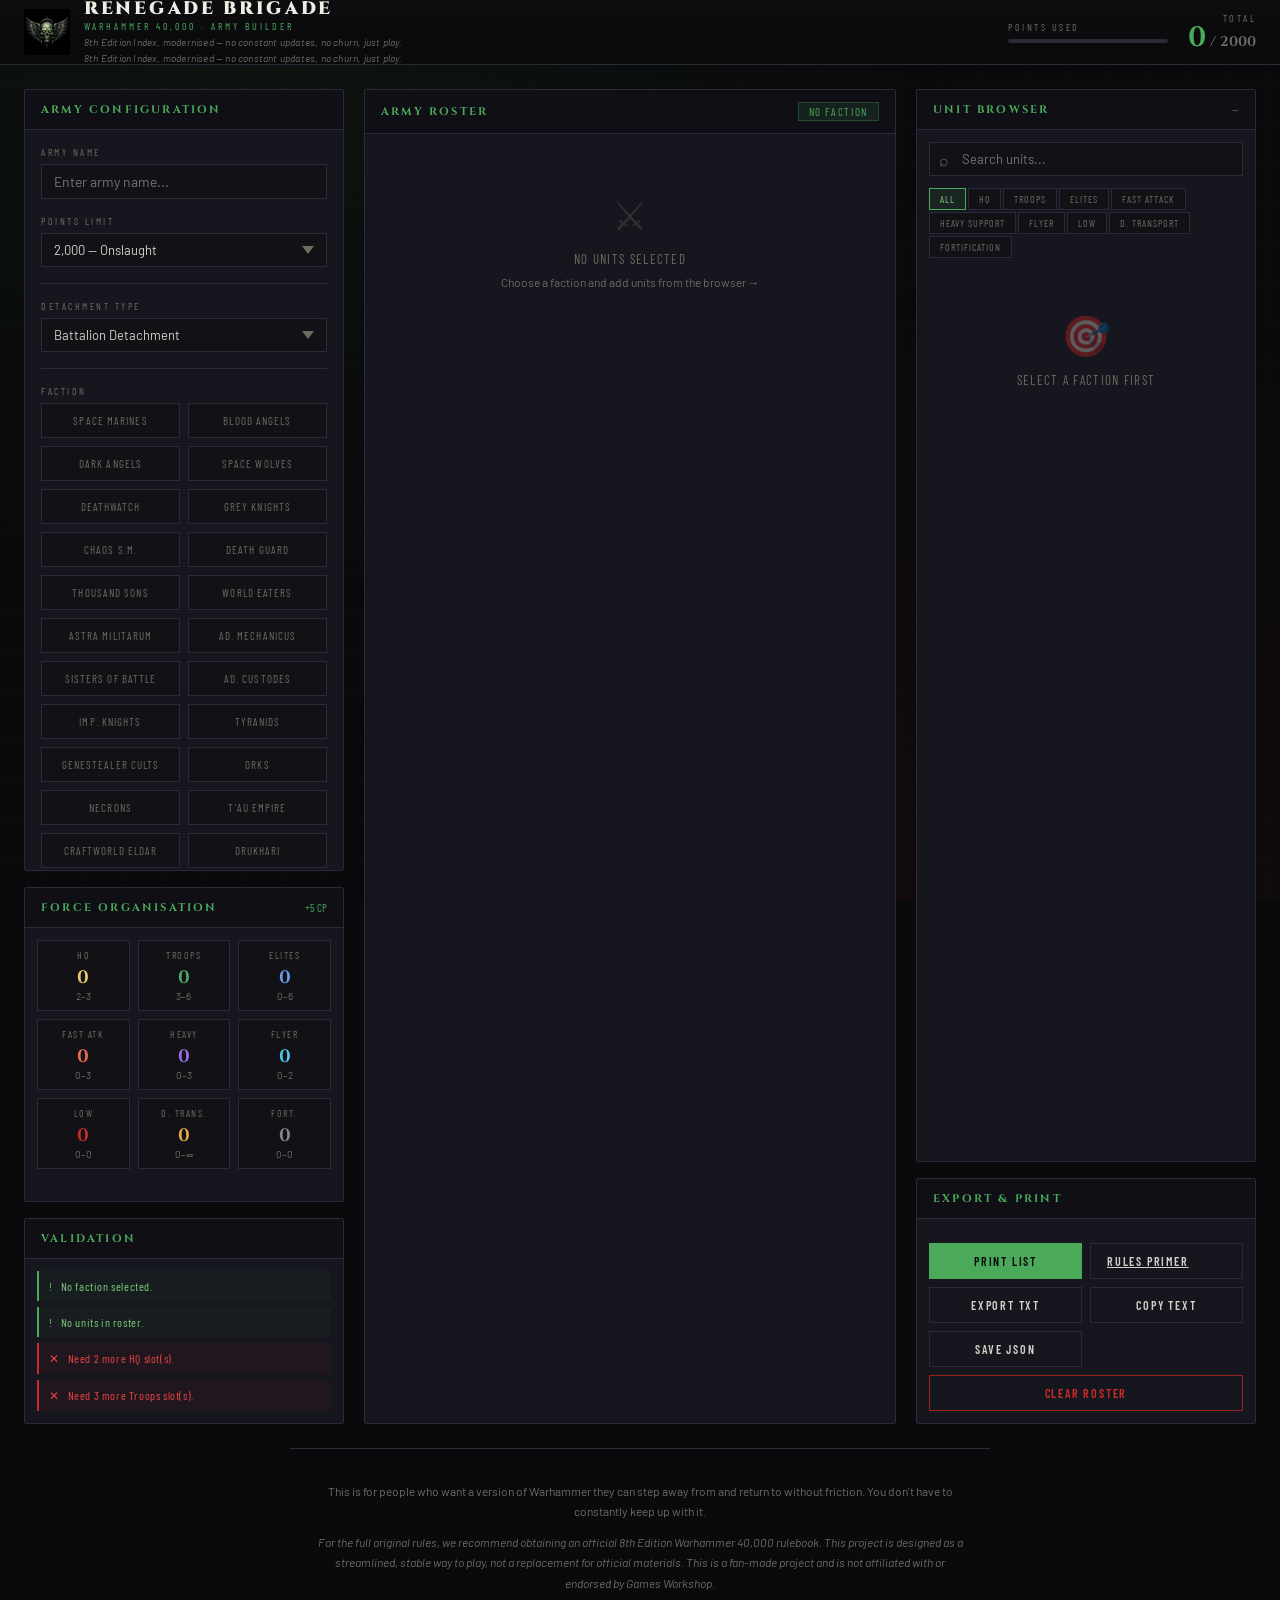
==== index.html @ d35f2682 "added new detachment options to index.html" ====
<!DOCTYPE html>
<html lang="en">
<head>
<meta charset="UTF-8">
<link rel="icon" type="image/png" href="assets/favicon.png">
<meta http-equiv="Cache-Control" content="no-cache, no-store, must-revalidate">
<meta http-equiv="Pragma" content="no-cache">
<meta http-equiv="Expires" content="0">
<meta name="viewport" content="width=device-width, initial-scale=1.0">
<title>Warhammer 40,000 — Renegade Brigade Army Builder</title>
<link rel="preconnect" href="https://fonts.googleapis.com">
<link href="https://fonts.googleapis.com/css2?family=Cinzel:wght@400;700;900&family=Barlow+Condensed:wght@300;400;600;700&family=Barlow:wght@300;400;500&display=swap" rel="stylesheet">
<link rel="stylesheet" href="css/app.css?v=3">
</head>
<body>

<header>
  <div class="header-inner">
    <div class="logo">
      <img src="assets/logo.png" alt="Renegade Brigade" style="width:46px;height:46px;object-fit:contain;border-radius:2px;">
      <div>
        <div class="logo-text">RENEGADE BRIGADE</div>
        <div class="logo-sub">Warhammer 40,000 · Army Builder</div>
        <div class="logo-tagline">8th Edition Index, modernised — no constant updates, no churn, just play.</div>
        <div class="logo-tagline">8th Edition Index, modernised — no constant updates, no churn, just play.</div>
      </div>
    </div>
    <div class="header-points">
      <div class="points-bar-wrap">
        <div class="points-label">Points Used</div>
        <div class="points-bar-track">
          <div class="points-bar-fill" id="ptsBar"></div>
        </div>
      </div>
      <div class="points-display">
        <div class="points-label">Total</div>
        <div class="points-value">
          <span id="totalPts">0</span><span class="points-limit"> / <span id="ptsLimit">2000</span></span>
        </div>
      </div>
    </div>
  </div>
</header>

<div class="app">

  <!-- LEFT COLUMN: Setup -->
  <div class="col-left" style="display:flex;flex-direction:column;gap:16px;">

    <!-- Army Config -->
    <div class="panel">
      <div class="panel-header">
        <span class="panel-title">Army Configuration</span>
      </div>
      <div class="panel-body">
        <div class="army-name-wrap">
          <label class="field-label">Army Name</label>
          <input class="field-input" id="armyName" type="text" placeholder="Enter army name...">
        </div>
        <label class="field-label">Points Limit</label>
        <select class="field-select" id="ptsLimitSelect" onchange="updatePtsLimit()">
          <option value="500">500 — Combat Patrol</option>
          <option value="1000">1,000 — Incursion</option>
          <option value="1500">1,500 — Strike Force</option>
          <option value="2000" selected>2,000 — Onslaught</option>
          <option value="2500">2,500 — Assault</option>
          <option value="3000">3,000 — Siege</option>
        </select>
        <div class="divider"></div>
        <label class="field-label">Detachment Type</label>
        <select class="field-select" id="detachmentType">
          <option value="battalion">Battalion Detachment</option>
          <option value="brigade">Brigade Detachment</option>
          <option value="patrol">Patrol Detachment</option>
          <option value="outrider">Outrider Detachment</option>
          <option value="spearhead">Spearhead Detachment</option>
          <option value="vanguard">Vanguard Detachment</option>
          <option value="supreme">Supreme Command Detachment</option>
          <option value="superheavy">Super Heavy Detachment</option>
          <option value="airwing">Air Wing Detachment</option>
          <option value="superheavyauxiliary">Super Heavy Auxiliary Detachment</option>
          <option value="fortificationnetwork">Fortification Network Detachment</option>
          <option value="auxiliary">Auxiliary Support Detachment</option>
        </select>
        <div class="divider"></div>
        <label class="field-label">Faction</label>
        <div class="faction-grid" id="factionGrid"></div>
      </div>
    </div>

    <!-- Force Org -->
    <div class="panel">
      <div class="panel-header">
        <span class="panel-title">Force Organisation</span>
        <span id="cpDisplay" style="font-family:'Barlow Condensed',sans-serif;font-size:11px;color:var(--gold);">+5 CP</span>
      </div>
      <div class="panel-body" style="padding:12px;">
        <div class="force-org" id="forceOrg"></div>
      </div>
    </div>

    <!-- Validation -->
    <div class="panel">
      <div class="panel-header">
        <span class="panel-title">Validation</span>
      </div>
      <div class="panel-body" style="padding:12px;">
        <div class="validation-list" id="validationList"></div>
      </div>
    </div>

  </div>

  <!-- MIDDLE COLUMN: Roster -->
  <div class="col-roster">
    <div class="panel" style="height:100%;">
      <div class="panel-header">
        <span class="panel-title">Army Roster</span>
        <span id="factionBadge" class="faction-badge">No Faction</span>
      </div>
      <div class="panel-body" id="rosterBody">
        <div class="empty-state">
          <div class="empty-state-icon">⚔</div>
          <div class="empty-state-text">No Units Selected</div>
          <div style="margin-top:8px;font-size:12px;color:var(--muted);">Choose a faction and add units from the browser →</div>
        </div>
      </div>
    </div>
  </div>

  <!-- RIGHT COLUMN: Unit Browser + Export -->
  <div class="col-browser" style="display:flex;flex-direction:column;gap:16px;">

    <div class="panel" style="flex:1;">
      <div class="panel-header">
        <span class="panel-title">Unit Browser</span>
        <span id="unitCount" style="font-family:'Barlow Condensed',sans-serif;font-size:11px;color:var(--muted);">—</span>
      </div>
      <div class="panel-body" style="padding:12px;">
        <div class="search-wrap">
          <input class="search-input" id="unitSearch" type="text" placeholder="Search units..." oninput="renderUnitBrowser()">
        </div>
        <div class="role-tabs" id="roleTabs"></div>
        <div class="unit-list" id="unitList"></div>
      </div>
    </div>

    <div class="panel">
      <div class="panel-header">
        <span class="panel-title">Export &amp; Print</span>
      </div>
      <div class="panel-body" style="padding:12px;">
        <div class="export-btns">
          <button class="btn btn-primary" onclick="printList()">Print List</button>
          <a class="btn btn-outline" href="rules.html" target="_blank">Rules Primer</a>
          <button class="btn btn-outline" onclick="exportTxt()">Export TXT</button>
          <button class="btn btn-outline" onclick="copyToClipboard()">Copy Text</button>
          <button class="btn btn-outline" onclick="saveList()">Save JSON</button>
          <button class="btn btn-danger" onclick="clearRoster()">Clear Roster</button>
        </div>
      </div>
    </div>

  </div>
</div>

<!-- FACTION CHANGE MODAL -->
<div id="factionModal" style="display:none;position:fixed;inset:0;z-index:1000;background:rgba(0,0,0,0.75);align-items:center;justify-content:center;">
  <div style="background:var(--panel);border:1px solid var(--border);padding:32px;max-width:420px;width:90%;">
    <div style="font-family:'Cinzel',serif;font-size:14px;letter-spacing:0.15em;color:var(--gold);margin-bottom:12px;text-transform:uppercase;">Change Faction</div>
    <div style="font-family:'Barlow',sans-serif;font-size:14px;color:var(--text);margin-bottom:8px;">You already have units in your roster.</div>
    <div style="font-family:'Barlow',sans-serif;font-size:13px;color:var(--muted);margin-bottom:28px;line-height:1.6;">Switching faction will clear your current roster. This cannot be undone.</div>
    <div style="display:flex;gap:10px;justify-content:flex-end;">
      <button onclick="cancelFactionChange()" style="padding:9px 20px;background:transparent;border:1px solid var(--border);color:var(--text);font-family:'Barlow Condensed',sans-serif;font-size:12px;letter-spacing:0.15em;text-transform:uppercase;cursor:pointer;">← Back</button>
      <button onclick="confirmFactionChange()" style="padding:9px 20px;background:var(--red);border:1px solid var(--red-bright);color:#ff9999;font-family:'Barlow Condensed',sans-serif;font-size:12px;letter-spacing:0.15em;text-transform:uppercase;cursor:pointer;">Clear &amp; Switch</button>
    </div>
  </div>
</div>

<!-- CORE DATA -->
<script src="data/factions.js?v=3"></script>
<script src="data/weapons.js?v=3"></script>
<script src="data/army_rules.js?v=3"></script>
<script src="data/detachments.js?v=3"></script>

<!-- FACTION UNIT DATA -->
<script src="data/factions/sm_shared.js?v=3"></script>
<script src="data/factions/space_marines.js?v=3"></script>
<script src="data/factions/blood_angels.js?v=3"></script>
<script src="data/factions/dark_angels.js?v=3"></script>
<script src="data/factions/space_wolves.js?v=3"></script>
<script src="data/factions/grey_knights.js?v=3"></script>
<script src="data/factions/deathwatch.js?v=3"></script>
<script src="data/factions/astra_militarum.js?v=3"></script>
<script src="data/factions/adeptus_mechanicus.js?v=3"></script>
<script src="data/factions/sisters_of_battle.js?v=3"></script>
<script src="data/factions/adeptus_custodes.js?v=3"></script>
<script src="data/factions/imperial_knights.js?v=3"></script>
<script src="data/factions/chaos_space_marines.js?v=3"></script>
<script src="data/factions/thousand_sons.js?v=3"></script>
<script src="data/factions/death_guard.js?v=3"></script>
<script src="data/factions/world_eaters.js?v=3"></script>
<script src="data/factions/emperors_children.js?v=3"></script>
<script src="data/factions/chaos_daemons.js?v=3"></script>
<script src="data/factions/eldar.js?v=3"></script>
<script src="data/factions/harlequins.js?v=3"></script>
<script src="data/factions/dark_eldar.js?v=3"></script>
<script src="data/factions/tau.js?v=3"></script>
<script src="data/factions/kroot_hunting_pack.js?v=3"></script>
<script src="data/factions/tyranids.js?v=3"></script>
<script src="data/factions/necrons.js?v=3"></script>
<script src="data/factions/orks.js?v=3"></script>
<script src="data/factions/genestealer_cults.js?v=3"></script>
<script src="data/factions/leagues_of_votann.js?v=3"></script>
<script src="data/factions/black_templars.js?v=3"></script>

<!-- FACTION MAP (builds UNITS from above) -->
<script src="data/faction_map.js?v=3"></script>

<!-- APP LOGIC -->
<script src="js/app.js?v=3"></script>

<footer class="app-footer">
  <p>This is for people who want a version of Warhammer they can step away from and return to without friction. You don't have to constantly keep up with it.</p>
  <p><em>For the full original rules, we recommend obtaining an official 8th Edition Warhammer 40,000 rulebook. This project is designed as a streamlined, stable way to play, not a replacement for official materials. This is a fan-made project and is not affiliated with or endorsed by Games Workshop.</em></p>
</footer>
</body>
</html>
---- css/app.css ----
:root {
    --black: #0a0a0c;
    --dark: #111116;
    --panel: #16161e;
    --border: #2a2a38;
    --gold: #4aaa5a;
    --gold-light: #7acc7a;
    --red: #9b2020;
    --red-bright: #cc2a2a;
    --text: #d4cfc8;
    --muted: #706a60;
    --white: #f0ece4;
    --faction-color: #4aaa5a;
  }

  * { margin: 0; padding: 0; box-sizing: border-box; }

  body {
    background: var(--black);
    color: var(--text);
    font-family: 'Barlow', sans-serif;
    font-size: 14px;
    min-height: 100vh;
    overflow-x: hidden;
  }

  /* BACKGROUND TEXTURE */
  body::before {
    content: '';
    position: fixed;
    inset: 0;
    background: 
      radial-gradient(ellipse at 20% 0%, rgba(74,170,90,0.06) 0%, transparent 50%),
      radial-gradient(ellipse at 80% 100%, rgba(155,32,32,0.06) 0%, transparent 50%),
      repeating-linear-gradient(0deg, transparent, transparent 40px, rgba(255,255,255,0.01) 40px, rgba(255,255,255,0.01) 41px),
      repeating-linear-gradient(90deg, transparent, transparent 40px, rgba(255,255,255,0.01) 40px, rgba(255,255,255,0.01) 41px);
    pointer-events: none;
    z-index: 0;
  }

  /* HEADER */
  header {
    position: relative;
    z-index: 10;
    border-bottom: 1px solid var(--border);
    background: linear-gradient(180deg, #0d0d10 0%, var(--black) 100%);
    padding: 0 24px;
  }

  .header-inner {
    max-width: 1400px;
    margin: 0 auto;
    display: flex;
    align-items: center;
    justify-content: space-between;
    height: 64px;
  }

  .logo {
    display: flex;
    align-items: center;
    gap: 14px;
  }

  .logo-mark {
    width: 38px;
    height: 38px;
    border: 2px solid var(--gold);
    transform: rotate(45deg);
    display: flex;
    align-items: center;
    justify-content: center;
    flex-shrink: 0;
  }

  .logo-mark::before {
    content: '✦';
    color: var(--gold);
    font-size: 16px;
    transform: rotate(-45deg);
    display: block;
  }

  .logo-text {
    font-family: 'Cinzel', serif;
    font-weight: 900;
    font-size: 18px;
    letter-spacing: 0.15em;
    color: var(--white);
    line-height: 1;
  }


  .logo-tagline {
    font-family: 'Barlow Condensed', sans-serif;
    font-size: 10px;
    color: var(--muted);
    letter-spacing: 0.08em;
    margin-top: 2px;
  }

  .logo-sub {
    font-family: 'Barlow Condensed', sans-serif;
    font-size: 10px;
    letter-spacing: 0.3em;
    color: var(--gold);
    text-transform: uppercase;
    margin-top: 2px;
  }

  .logo-tagline {
    font-family: 'Barlow', sans-serif;
    font-size: 10px;
    color: var(--muted);
    letter-spacing: 0.02em;
    margin-top: 4px;
    font-style: italic;
  }

  .app-footer {
    text-align: center;
    padding: 32px 24px 40px;
    border-top: 1px solid var(--border);
    max-width: 700px;
    margin: 0 auto;
  }

  .app-footer p {
    font-family: 'Barlow', sans-serif;
    font-size: 12px;
    color: var(--muted);
    line-height: 1.7;
    margin-bottom: 10px;
  }

  .app-footer p:last-child { margin-bottom: 0; }

  .header-points {
    display: flex;
    align-items: center;
    gap: 20px;
  }

  .points-display {
    text-align: right;
  }

  .points-label {
    font-family: 'Barlow Condensed', sans-serif;
    font-size: 10px;
    letter-spacing: 0.25em;
    color: var(--muted);
    text-transform: uppercase;
  }

  .points-value {
    font-family: 'Cinzel', serif;
    font-size: 28px;
    font-weight: 700;
    color: var(--gold);
    line-height: 1;
  }

  .points-limit {
    font-size: 14px;
    color: var(--muted);
  }

  .points-bar-wrap {
    width: 160px;
  }

  .points-bar-track {
    height: 4px;
    background: var(--border);
    border-radius: 2px;
    overflow: hidden;
    margin-top: 6px;
  }

  .points-bar-fill {
    height: 100%;
    background: linear-gradient(90deg, var(--gold), var(--gold-light));
    border-radius: 2px;
    transition: width 0.4s ease;
    width: 0%;
  }

  .points-bar-fill.over {
    background: var(--red-bright);
  }

  /* MAIN LAYOUT */
  .app {
    position: relative;
    z-index: 1;
    max-width: 1400px;
    margin: 0 auto;
    padding: 24px;
    display: grid;
    grid-template-columns: 320px 1fr 340px;
    gap: 20px;
    min-height: calc(100vh - 64px);
  }

  /* PANELS */
  .panel {
    background: var(--panel);
    border: 1px solid var(--border);
    border-radius: 2px;
    overflow: hidden;
  }

  .panel-header {
    padding: 12px 16px;
    border-bottom: 1px solid var(--border);
    display: flex;
    align-items: center;
    justify-content: space-between;
    background: rgba(0,0,0,0.3);
  }

  .panel-title {
    font-family: 'Cinzel', serif;
    font-size: 11px;
    letter-spacing: 0.2em;
    color: var(--gold);
    text-transform: uppercase;
    font-weight: 700;
  }

  .panel-body {
    padding: 16px;
    overflow-y: auto;
    max-height: calc(100vh - 160px);
  }

  /* FACTION SELECT */
  .faction-grid {
    display: grid;
    grid-template-columns: 1fr 1fr;
    gap: 8px;
  }

  .faction-btn {
    padding: 10px 8px;
    background: var(--dark);
    border: 1px solid var(--border);
    color: var(--muted);
    font-family: 'Barlow Condensed', sans-serif;
    font-size: 11px;
    letter-spacing: 0.1em;
    text-transform: uppercase;
    cursor: pointer;
    transition: all 0.15s;
    text-align: center;
    position: relative;
    overflow: hidden;
  }

  .faction-btn::before {
    content: '';
    position: absolute;
    bottom: 0; left: 0; right: 0;
    height: 2px;
    background: var(--faction-color);
    transform: scaleX(0);
    transition: transform 0.15s;
  }

  .faction-btn:hover {
    border-color: var(--faction-color);
    color: var(--text);
    background: rgba(74,170,90,0.05);
  }

  .faction-btn:hover::before,
  .faction-btn.active::before { transform: scaleX(1); }

  .faction-btn.active {
    border-color: var(--faction-color);
    color: var(--gold-light);
    background: rgba(74,170,90,0.1);
  }

  /* ARMY NAME */
  .army-name-wrap {
    margin-bottom: 16px;
  }

  .field-label {
    font-family: 'Barlow Condensed', sans-serif;
    font-size: 10px;
    letter-spacing: 0.25em;
    color: var(--muted);
    text-transform: uppercase;
    margin-bottom: 6px;
    display: block;
  }

  .field-input {
    width: 100%;
    background: var(--dark);
    border: 1px solid var(--border);
    color: var(--white);
    padding: 8px 12px;
    font-family: 'Barlow', sans-serif;
    font-size: 14px;
    outline: none;
    transition: border-color 0.15s;
  }

  .field-input:focus { border-color: var(--gold); }

  .field-select {
    width: 100%;
    background: var(--dark);
    border: 1px solid var(--border);
    color: var(--text);
    padding: 8px 12px;
    font-family: 'Barlow', sans-serif;
    font-size: 13px;
    outline: none;
    cursor: pointer;
    appearance: none;
    -webkit-appearance: none;
    background-image: url("data:image/svg+xml,%3Csvg xmlns='http://www.w3.org/2000/svg' width='12' height='8' viewBox='0 0 12 8'%3E%3Cpath fill='%23706a60' d='M6 8L0 0h12z'/%3E%3C/svg%3E");
    background-repeat: no-repeat;
    background-position: right 12px center;
    padding-right: 32px;
  }

  .field-select:focus { border-color: var(--gold); }

  .divider {
    height: 1px;
    background: var(--border);
    margin: 16px 0;
  }

  /* UNIT BROWSER */
  .search-wrap {
    margin-bottom: 12px;
    position: relative;
  }

  .search-wrap::before {
    content: '⌕';
    position: absolute;
    left: 10px;
    top: 50%;
    transform: translateY(-50%);
    color: var(--muted);
    font-size: 16px;
    pointer-events: none;
  }

  .search-input {
    width: 100%;
    background: var(--dark);
    border: 1px solid var(--border);
    color: var(--text);
    padding: 8px 12px 8px 32px;
    font-family: 'Barlow', sans-serif;
    font-size: 13px;
    outline: none;
  }

  .search-input:focus { border-color: var(--gold); }

  .role-tabs {
    display: flex;
    gap: 2px;
    margin-bottom: 12px;
    flex-wrap: wrap;
  }

  .role-tab {
    padding: 4px 10px;
    background: var(--dark);
    border: 1px solid var(--border);
    color: var(--muted);
    font-family: 'Barlow Condensed', sans-serif;
    font-size: 10px;
    letter-spacing: 0.1em;
    text-transform: uppercase;
    cursor: pointer;
    transition: all 0.15s;
  }

  .role-tab:hover, .role-tab.active {
    background: rgba(74,170,90,0.1);
    border-color: var(--gold);
    color: var(--gold-light);
  }

  .unit-list { display: flex; flex-direction: column; gap: 4px; }

  .unit-role-header {
    font-family: 'Cinzel', serif;
    font-size: 10px;
    letter-spacing: 0.15em;
    text-transform: uppercase;
    color: var(--gold);
    padding: 8px 10px 4px;
    margin-top: 4px;
    border-top: 1px solid var(--border);
  }

  .unit-role-header:first-child {
    border-top: none;
    margin-top: 0;
  }

  .unit-row {
    display: flex;
    align-items: center;
    justify-content: space-between;
    padding: 8px 10px;
    background: var(--dark);
    border: 1px solid transparent;
    cursor: pointer;
    transition: all 0.15s;
    gap: 8px;
  }

  .unit-row:hover {
    border-color: var(--border);
    background: rgba(74,170,90,0.04);
  }

  .unit-row-name {
    font-family: 'Barlow Condensed', sans-serif;
    font-size: 13px;
    font-weight: 600;
    color: var(--text);
    flex: 1;
  }

  .unit-row-role {
    font-size: 10px;
    color: var(--muted);
    letter-spacing: 0.1em;
    text-transform: uppercase;
    min-width: 60px;
    text-align: center;
  }

  .unit-row-pts {
    font-family: 'Barlow Condensed', sans-serif;
    font-size: 13px;
    font-weight: 600;
    color: var(--gold);
    min-width: 40px;
    text-align: right;
  }

  .add-btn {
    width: 22px;
    height: 22px;
    background: transparent;
    border: 1px solid var(--border);
    color: var(--muted);
    font-size: 16px;
    cursor: pointer;
    display: flex;
    align-items: center;
    justify-content: center;
    transition: all 0.15s;
    flex-shrink: 0;
    line-height: 1;
    padding-bottom: 1px;
  }

  .add-btn:hover {
    background: var(--gold);
    border-color: var(--gold);
    color: var(--black);
  }

  /* FORCE ORG SLOTS */
  .force-org {
    display: grid;
    grid-template-columns: repeat(3, 1fr);
    gap: 8px;
    margin-bottom: 20px;
  }

  .org-slot {
    padding: 8px;
    background: var(--dark);
    border: 1px solid var(--border);
    text-align: center;
  }

  .org-slot-name {
    font-family: 'Barlow Condensed', sans-serif;
    font-size: 10px;
    letter-spacing: 0.15em;
    color: var(--muted);
    text-transform: uppercase;
    margin-bottom: 4px;
  }

  .org-slot-count {
    font-family: 'Cinzel', serif;
    font-size: 18px;
    font-weight: 700;
  }

  .org-slot-limit {
    font-size: 10px;
    color: var(--muted);
  }

  .org-slot.hq .org-slot-count { color: #e8c86e; }
  .org-slot.troops .org-slot-count { color: #4ea86e; }
  .org-slot.elites .org-slot-count { color: #6e9ce8; }
  .org-slot.fast .org-slot-count { color: #e86e4e; }
  .org-slot.heavy .org-slot-count { color: #9e6ee8; }
  .org-slot.flyer .org-slot-count { color: #4ec8e8; }
  .org-slot.lord .org-slot-count { color: var(--red-bright); }
  .org-slot.dedicated .org-slot-count { color: #e8a84e; }
  .org-slot.fortification .org-slot-count { color: #888; }

  /* ROSTER */
  .roster-section { margin-bottom: 20px; }

  .roster-section-title {
    font-family: 'Barlow Condensed', sans-serif;
    font-size: 10px;
    letter-spacing: 0.25em;
    color: var(--muted);
    text-transform: uppercase;
    padding-bottom: 6px;
    border-bottom: 1px solid var(--border);
    margin-bottom: 8px;
    display: flex;
    align-items: center;
    justify-content: space-between;
  }

  .roster-section-pts {
    color: var(--gold);
    font-weight: 600;
  }

  .roster-unit {
    padding: 10px 12px;
    background: var(--dark);
    border: 1px solid var(--border);
    margin-bottom: 6px;
    position: relative;
  }

  .roster-unit:hover { background: rgba(255,255,255,0.01); }

  .roster-unit-top {
    display: flex;
    align-items: center;
    justify-content: space-between;
    margin-bottom: 6px;
  }

  .roster-unit-name {
    font-family: 'Barlow Condensed', sans-serif;
    font-size: 14px;
    font-weight: 700;
    color: var(--white);
  }

  .roster-unit-pts {
    font-family: 'Cinzel', serif;
    font-size: 13px;
    color: var(--gold);
    font-weight: 700;
  }

  .roster-unit-controls {
    display: flex;
    align-items: center;
    gap: 8px;
  }

  .qty-control {
    display: flex;
    align-items: center;
    gap: 4px;
  }

  .qty-btn {
    width: 20px;
    height: 20px;
    background: var(--panel);
    border: 1px solid var(--border);
    color: var(--text);
    cursor: pointer;
    font-size: 14px;
    display: flex;
    align-items: center;
    justify-content: center;
    transition: all 0.15s;
    line-height: 1;
  }

  .qty-btn:hover {
    background: var(--gold);
    border-color: var(--gold);
    color: var(--black);
  }

  .qty-value {
    font-family: 'Barlow Condensed', sans-serif;
    font-size: 13px;
    font-weight: 700;
    color: var(--text);
    min-width: 20px;
    text-align: center;
  }

  .remove-btn {
    width: 20px;
    height: 20px;
    background: transparent;
    border: 1px solid transparent;
    color: var(--muted);
    cursor: pointer;
    font-size: 14px;
    display: flex;
    align-items: center;
    justify-content: center;
    opacity: 1;
    transition: all 0.15s;
  }

  .remove-btn:hover {
    color: var(--red-bright);
    border-color: var(--red-bright);
  }

  
  /* WEAPON PROFILES */
  .weapon-profile-inline {
    display: flex;
    align-items: center;
    gap: 6px;
    padding: 3px 0;
    border-bottom: 1px solid var(--border);
    font-family: 'Barlow Condensed', sans-serif;
    font-size: 11px;
    flex-wrap: wrap;
  }

  .weapon-profile-inline:last-child { border-bottom: none; }

  .weapon-profile-inline .wp-name {
    font-weight: 600;
    color: var(--text);
    min-width: 120px;
    flex: 1;
  }

  .weapon-profile-inline .wp-stat {
    color: var(--muted);
    background: rgba(255,255,255,0.04);
    padding: 1px 5px;
    font-size: 10px;
    letter-spacing: 0.05em;
  }

  .weapon-profile-inline .wp-special-inline {
    color: var(--gold);
    font-size: 10px;
    cursor: help;
  }

  .weapon-no-profile {
    font-family: 'Barlow Condensed', sans-serif;
    font-size: 12px;
    color: var(--muted);
  }

  /* WARGEAR */
  .wargear-list {
    display: flex;
    flex-wrap: wrap;
    gap: 4px;
  }

  .wargear-tag {
    padding: 2px 8px;
    background: rgba(74,170,90,0.08);
    border: 1px solid rgba(74,170,90,0.2);
    font-family: 'Barlow Condensed', sans-serif;
    font-size: 11px;
    color: var(--muted);
    cursor: pointer;
    transition: all 0.15s;
    user-select: none;
  }

  .wargear-tag.active {
    background: rgba(74,170,90,0.2);
    border-color: var(--gold);
    color: var(--gold-light);
  }

  .wargear-tag:hover {
    border-color: var(--gold);
    color: var(--text);
  }

  /* DETACHMENT */
  .detachment-select-wrap {
    margin-bottom: 16px;
  }

  /* EXPORT PANEL */
  .export-btns {
    display: grid;
    grid-template-columns: 1fr 1fr;
    gap: 8px;
    margin-top: 12px;
  }

  .btn {
    padding: 10px 16px;
    font-family: 'Barlow Condensed', sans-serif;
    font-size: 12px;
    letter-spacing: 0.15em;
    text-transform: uppercase;
    cursor: pointer;
    transition: all 0.15s;
    border: none;
    font-weight: 600;
  }

  .btn-primary {
    background: var(--gold);
    color: var(--black);
  }

  .btn-primary:hover { background: var(--gold-light); }

  .btn-outline {
    background: transparent;
    border: 1px solid var(--border);
    color: var(--text);
  }

  .btn-outline:hover {
    border-color: var(--gold);
    color: var(--gold-light);
  }

  .btn-danger {
    background: transparent;
    border: 1px solid var(--red);
    color: var(--red-bright);
    grid-column: 1 / -1;
  }

  .btn-danger:hover {
    background: rgba(155,32,32,0.15);
  }

  /* VALIDATION */
  .validation-list { display: flex; flex-direction: column; gap: 6px; }

  .validation-item {
    padding: 8px 10px;
    font-family: 'Barlow Condensed', sans-serif;
    font-size: 12px;
    letter-spacing: 0.05em;
    display: flex;
    align-items: flex-start;
    gap: 8px;
    border-left: 2px solid;
  }

  .validation-item.warn {
    background: rgba(74,170,90,0.05);
    border-color: var(--gold);
    color: var(--gold-light);
  }

  .validation-item.error {
    background: rgba(155,32,32,0.08);
    border-color: var(--red-bright);
    color: #e84444;
  }

  .validation-item.ok {
    background: rgba(78,168,110,0.08);
    border-color: #4ea86e;
    color: #4ea86e;
  }

  /* LOADOUT OPTIONS */
  .loadout-options {
    margin-bottom: 8px;
    display: flex;
    flex-direction: column;
    gap: 6px;
  }

  .loadout-group {
    display: flex;
    align-items: flex-start;
    gap: 8px;
    flex-wrap: wrap;
  }

  .loadout-label {
    font-family: 'Barlow Condensed', sans-serif;
    font-size: 10px;
    letter-spacing: 0.15em;
    color: var(--muted);
    text-transform: uppercase;
    padding-top: 4px;
    min-width: 60px;
    flex-shrink: 0;
  }

  .loadout-choices {
    display: flex;
    flex-wrap: wrap;
    gap: 4px;
  }

  .loadout-btn {
    padding: 3px 8px;
    background: var(--dark);
    border: 1px solid var(--border);
    color: var(--muted);
    font-family: 'Barlow Condensed', sans-serif;
    font-size: 11px;
    cursor: pointer;
    transition: all 0.12s;
    display: flex;
    align-items: center;
    gap: 4px;
  }

  .loadout-btn:hover {
    border-color: var(--gold);
    color: var(--text);
  }

  .loadout-btn.selected {
    background: rgba(74,170,90,0.15);
    border-color: var(--gold);
    color: var(--gold-light);
  }

  .loadout-pts {
    font-size: 10px;
    color: var(--muted);
    font-style: italic;
  }

  .loadout-btn.selected .loadout-pts {
    color: var(--gold);
  }

  .loadout-note {
    display: block;
    font-size: 9px;
    color: var(--muted);
    font-style: italic;
    margin-top: 1px;
    opacity: 0.8;
  }

  .loadout-btn.selected .loadout-note {
    color: var(--gold);
    opacity: 0.7;
  }

  .unit-notes {
    font-size: 11px;
    color: var(--muted);
    font-style: italic;
    margin-bottom: 6px;
    padding: 4px 6px;
    border-left: 2px solid var(--border);
  }

  /* ABILITIES */
  .abilities-list {
    margin-top: 6px;
    display: flex;
    flex-direction: column;
    gap: 3px;
  }

  .ability-item {
    font-size: 11px;
    color: var(--muted);
    font-family: 'Barlow', sans-serif;
    padding: 2px 0 2px 10px;
    border-left: 2px solid rgba(74,170,90,0.3);
    line-height: 1.4;
  }

  .ability-name {
    color: var(--gold-light);
    font-weight: 600;
  }

  .abilities-toggle {
    font-family: 'Barlow Condensed', sans-serif;
    font-size: 10px;
    letter-spacing: 0.1em;
    color: var(--muted);
    text-transform: uppercase;
    cursor: pointer;
    background: none;
    border: none;
    padding: 4px 0;
    display: flex;
    align-items: center;
    gap: 4px;
    transition: color 0.15s;
  }

  .abilities-toggle:hover { color: var(--gold); }

  .model-control {
    display: flex;
    align-items: center;
    gap: 6px;
    margin-top: 4px;
  }

  .model-label {
    font-family: 'Barlow Condensed', sans-serif;
    font-size: 10px;
    letter-spacing: 0.15em;
    color: var(--muted);
    text-transform: uppercase;
  }

  .model-range {
    font-family: 'Barlow Condensed', sans-serif;
    font-size: 10px;
    color: var(--muted);
    margin-left: 2px;
  }

  /* PRINT VIEW */
  @media print {
    header, .col-left, .col-browser { display: none !important; }
    .app { grid-template-columns: 1fr; }
    .col-roster { max-height: none; }
    .panel-body { max-height: none; overflow: visible; }
    body { background: white; color: black; }
    .panel { border: 1px solid #ccc; }
  }

  /* EMPTY STATE */
  .empty-state {
    text-align: center;
    padding: 40px 20px;
    color: var(--muted);
  }

  .empty-state-icon {
    font-size: 40px;
    margin-bottom: 12px;
    opacity: 0.3;
  }

  .empty-state-text {
    font-family: 'Barlow Condensed', sans-serif;
    font-size: 13px;
    letter-spacing: 0.1em;
    text-transform: uppercase;
  }

  /* FACTION BADGE */
  .faction-badge {
    display: inline-block;
    padding: 2px 10px;
    background: rgba(74,170,90,0.12);
    border: 1px solid rgba(74,170,90,0.3);
    font-family: 'Barlow Condensed', sans-serif;
    font-size: 11px;
    letter-spacing: 0.15em;
    color: var(--gold);
    text-transform: uppercase;
  }

  /* SCROLLBAR */
  ::-webkit-scrollbar { width: 4px; }
  ::-webkit-scrollbar-track { background: var(--dark); }
  ::-webkit-scrollbar-thumb { background: var(--border); border-radius: 2px; }
  ::-webkit-scrollbar-thumb:hover { background: var(--muted); }

  /* TOOLTIP */
  .tooltip-wrap { position: relative; }
  .tooltip-wrap:hover .tooltip { opacity: 1; pointer-events: auto; }
  .tooltip {
    position: absolute;
    bottom: calc(100% + 6px);
    left: 50%;
    transform: translateX(-50%);
    background: #1e1e28;
    border: 1px solid var(--border);
    padding: 6px 10px;
    font-size: 11px;
    white-space: nowrap;
    opacity: 0;
    pointer-events: none;
    transition: opacity 0.15s;
    z-index: 100;
    color: var(--text);
  }

  .new-badge {
    display: inline-block;
    padding: 1px 5px;
    background: var(--red);
    font-size: 9px;
    font-family: 'Barlow Condensed', sans-serif;
    letter-spacing: 0.1em;
    color: #ff8888;
    text-transform: uppercase;
    margin-left: 4px;
    vertical-align: middle;
  }
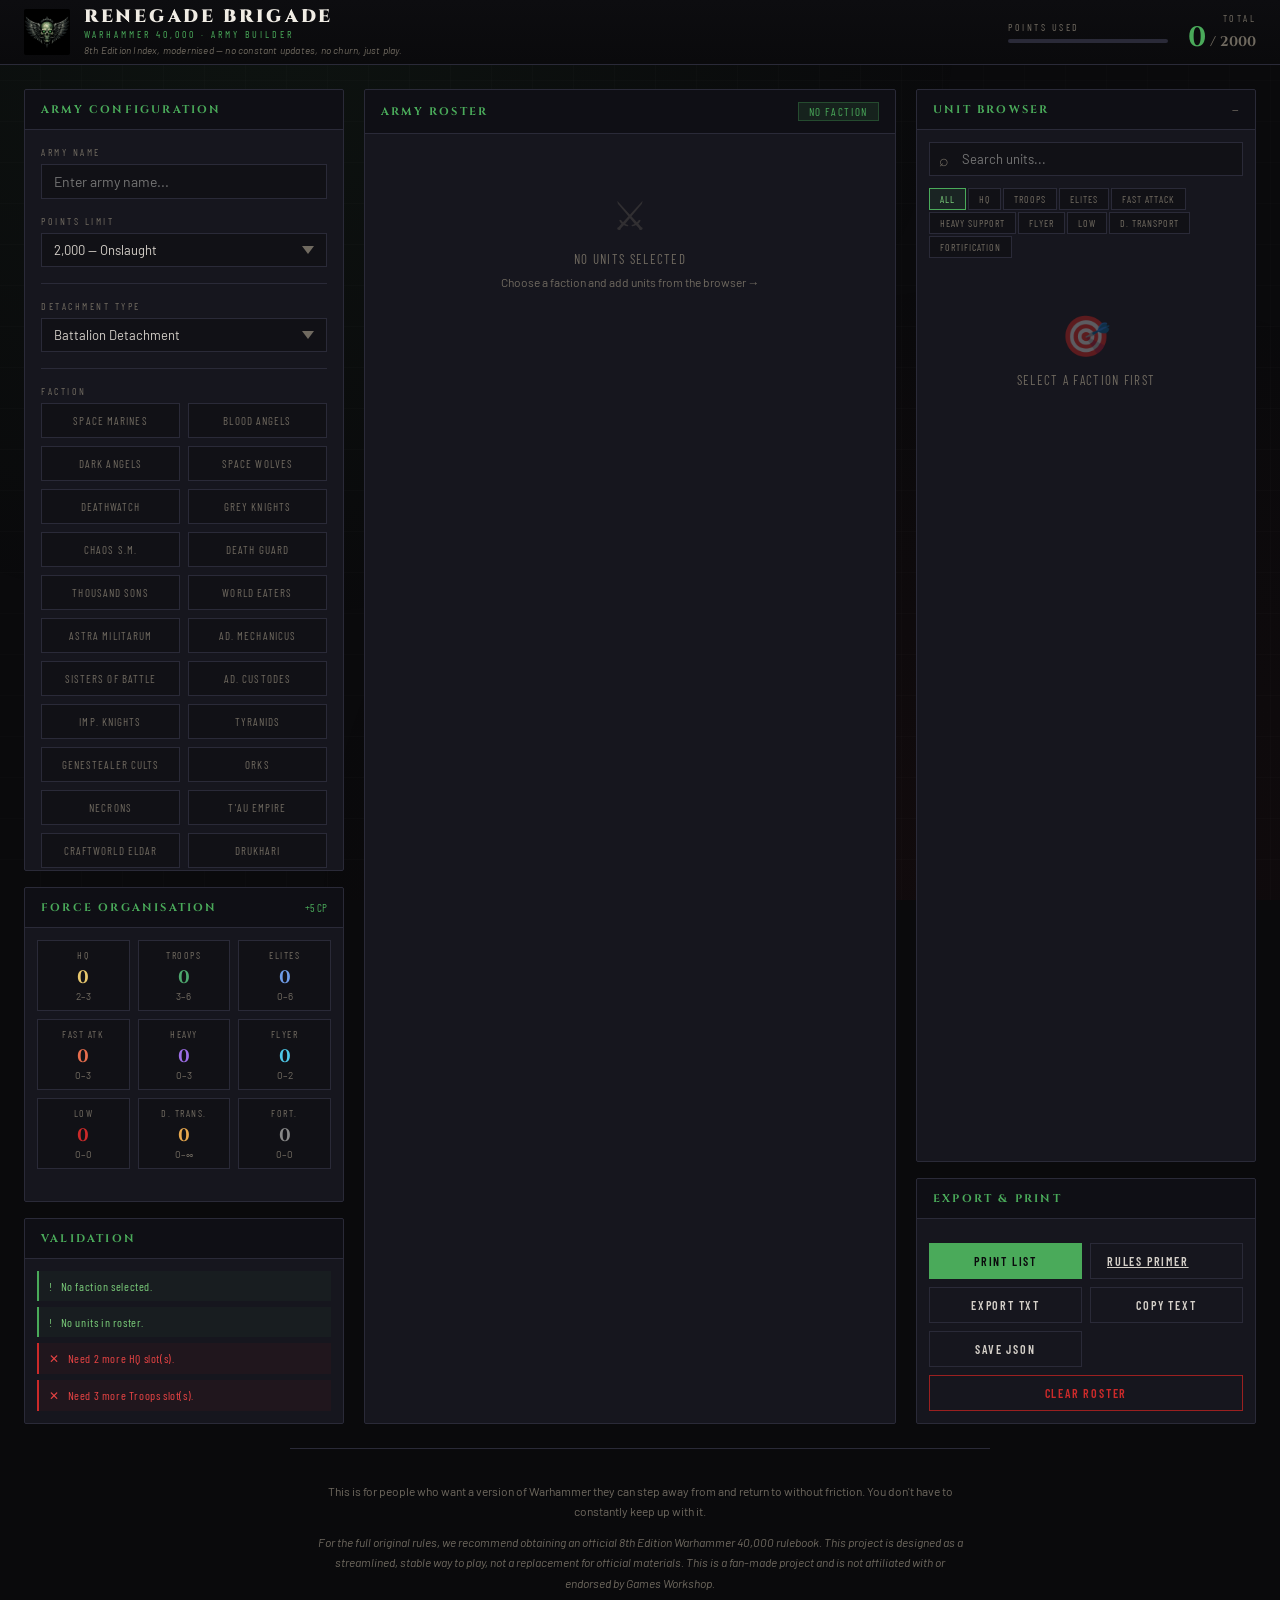
==== commit 1b4fa8ce: "removed the duplicated tag line again" ====
--- a/index.html
+++ b/index.html
@@ -21,7 +21,6 @@
       <div>
         <div class="logo-text">RENEGADE BRIGADE</div>
         <div class="logo-sub">Warhammer 40,000 · Army Builder</div>
-        <div class="logo-tagline">8th Edition Index, modernised — no constant updates, no churn, just play.</div>
         <div class="logo-tagline">8th Edition Index, modernised — no constant updates, no churn, just play.</div>
       </div>
     </div>
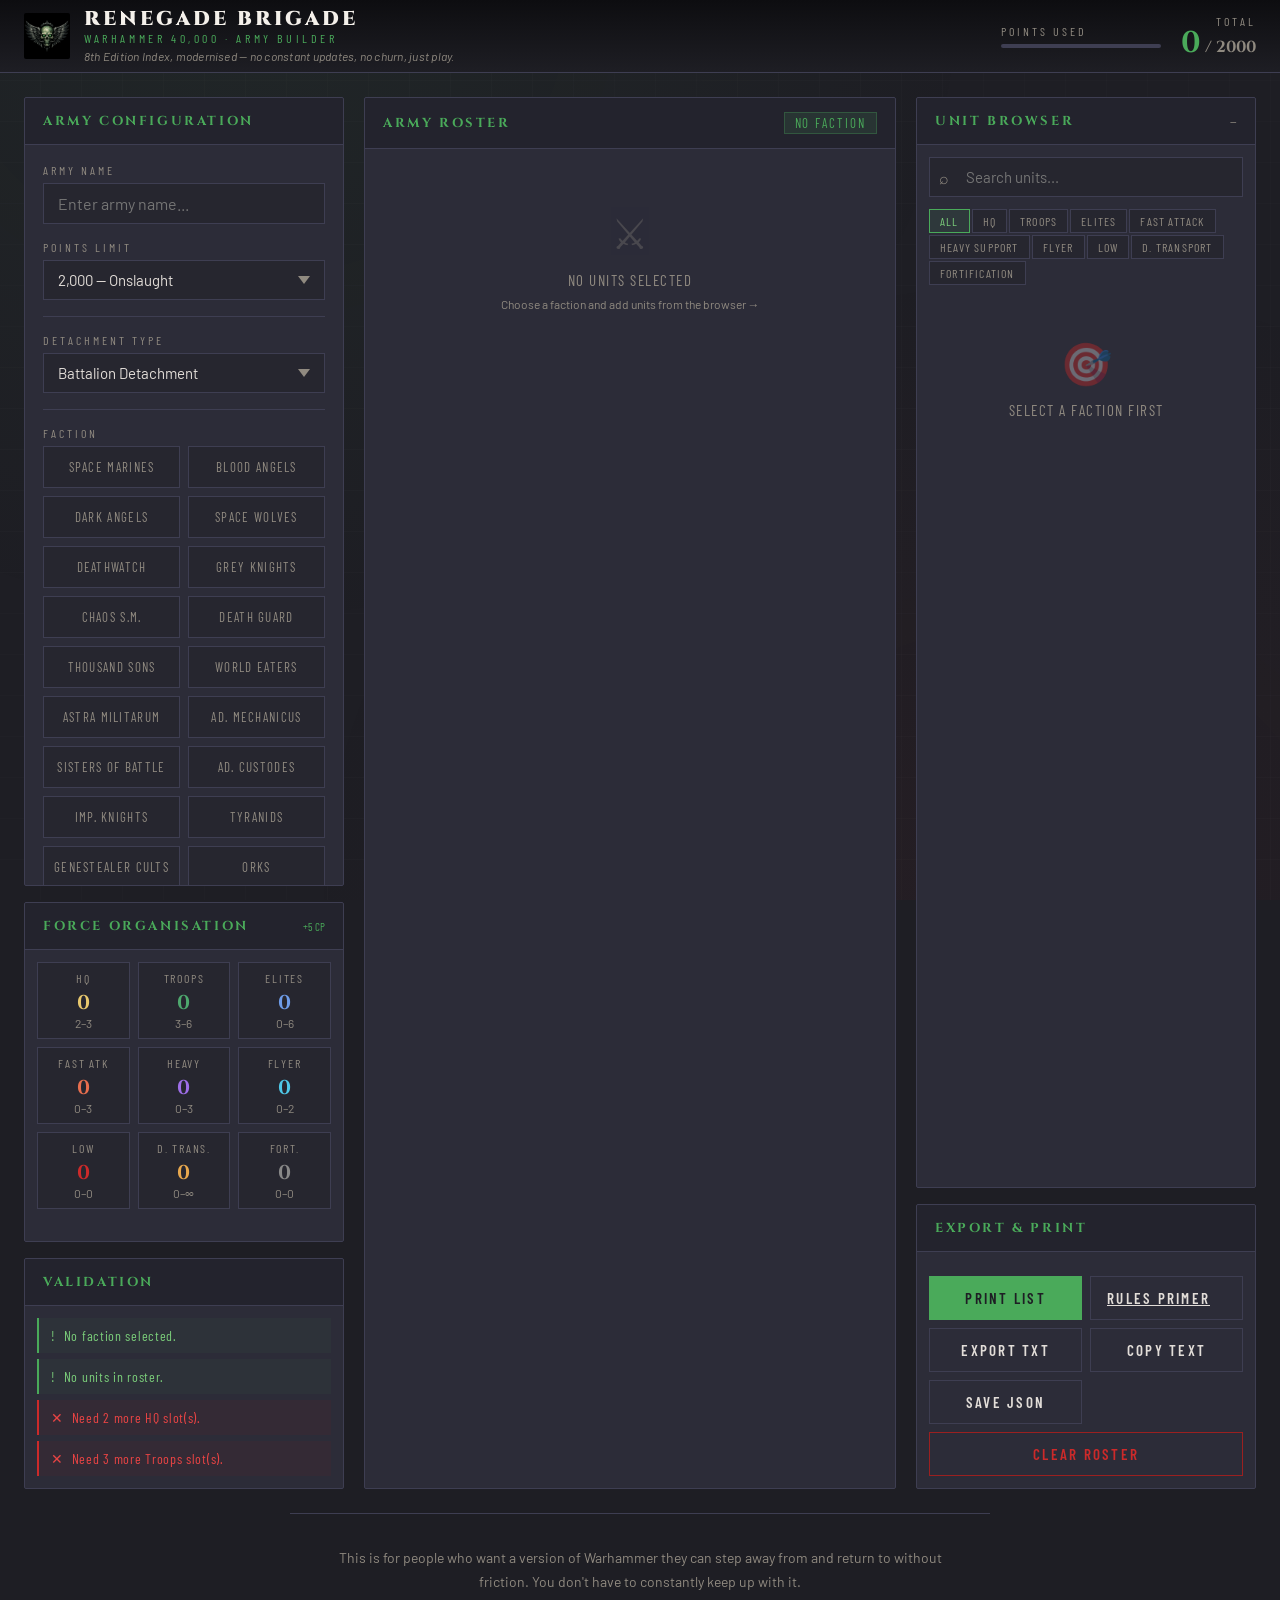
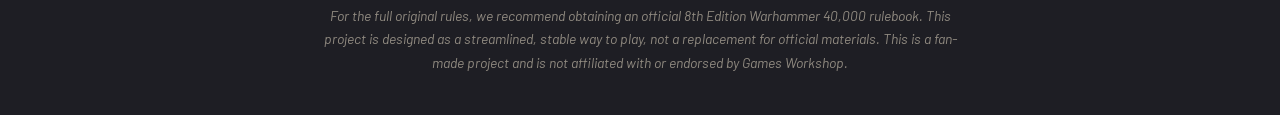
==== commit 3ed81425: "the app now is more readable" ====
--- a/index.html
+++ b/index.html
@@ -10,7 +10,7 @@
 <title>Warhammer 40,000 — Renegade Brigade Army Builder</title>
 <link rel="preconnect" href="https://fonts.googleapis.com">
 <link href="https://fonts.googleapis.com/css2?family=Cinzel:wght@400;700;900&family=Barlow+Condensed:wght@300;400;600;700&family=Barlow:wght@300;400;500&display=swap" rel="stylesheet">
-<link rel="stylesheet" href="css/app.css?v=3">
+<link rel="stylesheet" href="css/app.css?v=4">
 </head>
 <body>
 
@@ -177,47 +177,47 @@
 </div>
 
 <!-- CORE DATA -->
-<script src="data/factions.js?v=3"></script>
-<script src="data/weapons.js?v=3"></script>
-<script src="data/army_rules.js?v=3"></script>
-<script src="data/detachments.js?v=3"></script>
+<script src="data/factions.js?v=4"></script>
+<script src="data/weapons.js?v=4"></script>
+<script src="data/army_rules.js?v=4"></script>
+<script src="data/detachments.js?v=4"></script>
 
 <!-- FACTION UNIT DATA -->
-<script src="data/factions/sm_shared.js?v=3"></script>
-<script src="data/factions/space_marines.js?v=3"></script>
-<script src="data/factions/blood_angels.js?v=3"></script>
-<script src="data/factions/dark_angels.js?v=3"></script>
-<script src="data/factions/space_wolves.js?v=3"></script>
-<script src="data/factions/grey_knights.js?v=3"></script>
-<script src="data/factions/deathwatch.js?v=3"></script>
-<script src="data/factions/astra_militarum.js?v=3"></script>
-<script src="data/factions/adeptus_mechanicus.js?v=3"></script>
-<script src="data/factions/sisters_of_battle.js?v=3"></script>
-<script src="data/factions/adeptus_custodes.js?v=3"></script>
-<script src="data/factions/imperial_knights.js?v=3"></script>
-<script src="data/factions/chaos_space_marines.js?v=3"></script>
-<script src="data/factions/thousand_sons.js?v=3"></script>
-<script src="data/factions/death_guard.js?v=3"></script>
-<script src="data/factions/world_eaters.js?v=3"></script>
-<script src="data/factions/emperors_children.js?v=3"></script>
-<script src="data/factions/chaos_daemons.js?v=3"></script>
-<script src="data/factions/eldar.js?v=3"></script>
-<script src="data/factions/harlequins.js?v=3"></script>
-<script src="data/factions/dark_eldar.js?v=3"></script>
-<script src="data/factions/tau.js?v=3"></script>
-<script src="data/factions/kroot_hunting_pack.js?v=3"></script>
-<script src="data/factions/tyranids.js?v=3"></script>
-<script src="data/factions/necrons.js?v=3"></script>
-<script src="data/factions/orks.js?v=3"></script>
-<script src="data/factions/genestealer_cults.js?v=3"></script>
-<script src="data/factions/leagues_of_votann.js?v=3"></script>
-<script src="data/factions/black_templars.js?v=3"></script>
+<script src="data/factions/sm_shared.js?v=4"></script>
+<script src="data/factions/space_marines.js?v=4"></script>
+<script src="data/factions/blood_angels.js?v=4"></script>
+<script src="data/factions/dark_angels.js?v=4"></script>
+<script src="data/factions/space_wolves.js?v=4"></script>
+<script src="data/factions/grey_knights.js?v=4"></script>
+<script src="data/factions/deathwatch.js?v=4"></script>
+<script src="data/factions/astra_militarum.js?v=4"></script>
+<script src="data/factions/adeptus_mechanicus.js?v=4"></script>
+<script src="data/factions/sisters_of_battle.js?v=4"></script>
+<script src="data/factions/adeptus_custodes.js?v=4"></script>
+<script src="data/factions/imperial_knights.js?v=4"></script>
+<script src="data/factions/chaos_space_marines.js?v=4"></script>
+<script src="data/factions/thousand_sons.js?v=4"></script>
+<script src="data/factions/death_guard.js?v=4"></script>
+<script src="data/factions/world_eaters.js?v=4"></script>
+<script src="data/factions/emperors_children.js?v=4"></script>
+<script src="data/factions/chaos_daemons.js?v=4"></script>
+<script src="data/factions/eldar.js?v=4"></script>
+<script src="data/factions/harlequins.js?v=4"></script>
+<script src="data/factions/dark_eldar.js?v=4"></script>
+<script src="data/factions/tau.js?v=4"></script>
+<script src="data/factions/kroot_hunting_pack.js?v=4"></script>
+<script src="data/factions/tyranids.js?v=4"></script>
+<script src="data/factions/necrons.js?v=4"></script>
+<script src="data/factions/orks.js?v=4"></script>
+<script src="data/factions/genestealer_cults.js?v=4"></script>
+<script src="data/factions/leagues_of_votann.js?v=4"></script>
+<script src="data/factions/black_templars.js?v=4"></script>
 
 <!-- FACTION MAP (builds UNITS from above) -->
-<script src="data/faction_map.js?v=3"></script>
+<script src="data/faction_map.js?v=4"></script>
 
 <!-- APP LOGIC -->
-<script src="js/app.js?v=3"></script>
+<script src="js/app.js?v=4"></script>
 
 <footer class="app-footer">
   <p>This is for people who want a version of Warhammer they can step away from and return to without friction. You don't have to constantly keep up with it.</p>
--- a/css/app.css
+++ b/css/app.css
@@ -1,15 +1,15 @@
 :root {
-    --black: #0a0a0c;
-    --dark: #111116;
-    --panel: #16161e;
-    --border: #2a2a38;
+    --black: #1e1e24;
+    --dark: #26262f;
+    --panel: #2c2c38;
+    --border: #3e3e52;
     --gold: #4aaa5a;
     --gold-light: #7acc7a;
     --red: #9b2020;
     --red-bright: #cc2a2a;
-    --text: #d4cfc8;
-    --muted: #706a60;
-    --white: #f0ece4;
+    --text: #e2ddd8;
+    --muted: #908a80;
+    --white: #f4f0ea;
     --faction-color: #4aaa5a;
   }
 
@@ -19,7 +19,7 @@
     background: var(--black);
     color: var(--text);
     font-family: 'Barlow', sans-serif;
-    font-size: 14px;
+    font-size: 16px;
     min-height: 100vh;
     overflow-x: hidden;
   }
@@ -53,7 +53,7 @@
     display: flex;
     align-items: center;
     justify-content: space-between;
-    height: 64px;
+    height: 72px;
   }
 
   .logo {
@@ -84,7 +84,7 @@
   .logo-text {
     font-family: 'Cinzel', serif;
     font-weight: 900;
-    font-size: 18px;
+    font-size: 20px;
     letter-spacing: 0.15em;
     color: var(--white);
     line-height: 1;
@@ -93,7 +93,7 @@
 
   .logo-tagline {
     font-family: 'Barlow Condensed', sans-serif;
-    font-size: 10px;
+    font-size: 12px;
     color: var(--muted);
     letter-spacing: 0.08em;
     margin-top: 2px;
@@ -101,7 +101,7 @@
 
   .logo-sub {
     font-family: 'Barlow Condensed', sans-serif;
-    font-size: 10px;
+    font-size: 12px;
     letter-spacing: 0.3em;
     color: var(--gold);
     text-transform: uppercase;
@@ -110,7 +110,7 @@
 
   .logo-tagline {
     font-family: 'Barlow', sans-serif;
-    font-size: 10px;
+    font-size: 12px;
     color: var(--muted);
     letter-spacing: 0.02em;
     margin-top: 4px;
@@ -127,7 +127,7 @@
 
   .app-footer p {
     font-family: 'Barlow', sans-serif;
-    font-size: 12px;
+    font-size: 14px;
     color: var(--muted);
     line-height: 1.7;
     margin-bottom: 10px;
@@ -147,7 +147,7 @@
 
   .points-label {
     font-family: 'Barlow Condensed', sans-serif;
-    font-size: 10px;
+    font-size: 12px;
     letter-spacing: 0.25em;
     color: var(--muted);
     text-transform: uppercase;
@@ -155,14 +155,14 @@
 
   .points-value {
     font-family: 'Cinzel', serif;
-    font-size: 28px;
+    font-size: 30px;
     font-weight: 700;
     color: var(--gold);
     line-height: 1;
   }
 
   .points-limit {
-    font-size: 14px;
+    font-size: 16px;
     color: var(--muted);
   }
 
@@ -212,17 +212,17 @@
   }
 
   .panel-header {
-    padding: 12px 16px;
+    padding: 14px 18px;
     border-bottom: 1px solid var(--border);
     display: flex;
     align-items: center;
     justify-content: space-between;
-    background: rgba(0,0,0,0.3);
+    background: rgba(0,0,0,0.2);
   }
 
   .panel-title {
     font-family: 'Cinzel', serif;
-    font-size: 11px;
+    font-size: 13px;
     letter-spacing: 0.2em;
     color: var(--gold);
     text-transform: uppercase;
@@ -230,7 +230,7 @@
   }
 
   .panel-body {
-    padding: 16px;
+    padding: 18px;
     overflow-y: auto;
     max-height: calc(100vh - 160px);
   }
@@ -243,12 +243,12 @@
   }
 
   .faction-btn {
-    padding: 10px 8px;
+    padding: 12px 8px;
     background: var(--dark);
     border: 1px solid var(--border);
     color: var(--muted);
     font-family: 'Barlow Condensed', sans-serif;
-    font-size: 11px;
+    font-size: 13px;
     letter-spacing: 0.1em;
     text-transform: uppercase;
     cursor: pointer;
@@ -290,7 +290,7 @@
 
   .field-label {
     font-family: 'Barlow Condensed', sans-serif;
-    font-size: 10px;
+    font-size: 12px;
     letter-spacing: 0.25em;
     color: var(--muted);
     text-transform: uppercase;
@@ -303,9 +303,9 @@
     background: var(--dark);
     border: 1px solid var(--border);
     color: var(--white);
-    padding: 8px 12px;
+    padding: 10px 14px;
     font-family: 'Barlow', sans-serif;
-    font-size: 14px;
+    font-size: 16px;
     outline: none;
     transition: border-color 0.15s;
   }
@@ -317,17 +317,17 @@
     background: var(--dark);
     border: 1px solid var(--border);
     color: var(--text);
-    padding: 8px 12px;
+    padding: 10px 14px;
     font-family: 'Barlow', sans-serif;
-    font-size: 13px;
+    font-size: 15px;
     outline: none;
     cursor: pointer;
     appearance: none;
     -webkit-appearance: none;
-    background-image: url("data:image/svg+xml,%3Csvg xmlns='http://www.w3.org/2000/svg' width='12' height='8' viewBox='0 0 12 8'%3E%3Cpath fill='%23706a60' d='M6 8L0 0h12z'/%3E%3C/svg%3E");
+    background-image: url("data:image/svg+xml,%3Csvg xmlns='http://www.w3.org/2000/svg' width='12' height='8' viewBox='0 0 12 8'%3E%3Cpath fill='%23908a80' d='M6 8L0 0h12z'/%3E%3C/svg%3E");
     background-repeat: no-repeat;
-    background-position: right 12px center;
-    padding-right: 32px;
+    background-position: right 14px center;
+    padding-right: 36px;
   }
 
   .field-select:focus { border-color: var(--gold); }
@@ -360,9 +360,9 @@
     background: var(--dark);
     border: 1px solid var(--border);
     color: var(--text);
-    padding: 8px 12px 8px 32px;
+    padding: 10px 14px 10px 36px;
     font-family: 'Barlow', sans-serif;
-    font-size: 13px;
+    font-size: 15px;
     outline: none;
   }
 
@@ -381,7 +381,7 @@
     border: 1px solid var(--border);
     color: var(--muted);
     font-family: 'Barlow Condensed', sans-serif;
-    font-size: 10px;
+    font-size: 12px;
     letter-spacing: 0.1em;
     text-transform: uppercase;
     cursor: pointer;
@@ -398,7 +398,7 @@
 
   .unit-role-header {
     font-family: 'Cinzel', serif;
-    font-size: 10px;
+    font-size: 12px;
     letter-spacing: 0.15em;
     text-transform: uppercase;
     color: var(--gold);
@@ -416,7 +416,7 @@
     display: flex;
     align-items: center;
     justify-content: space-between;
-    padding: 8px 10px;
+    padding: 10px 12px;
     background: var(--dark);
     border: 1px solid transparent;
     cursor: pointer;
@@ -431,14 +431,14 @@
 
   .unit-row-name {
     font-family: 'Barlow Condensed', sans-serif;
-    font-size: 13px;
+    font-size: 15px;
     font-weight: 600;
     color: var(--text);
     flex: 1;
   }
 
   .unit-row-role {
-    font-size: 10px;
+    font-size: 12px;
     color: var(--muted);
     letter-spacing: 0.1em;
     text-transform: uppercase;
@@ -448,7 +448,7 @@
 
   .unit-row-pts {
     font-family: 'Barlow Condensed', sans-serif;
-    font-size: 13px;
+    font-size: 15px;
     font-weight: 600;
     color: var(--gold);
     min-width: 40px;
@@ -456,12 +456,12 @@
   }
 
   .add-btn {
-    width: 22px;
-    height: 22px;
+    width: 26px;
+    height: 26px;
     background: transparent;
     border: 1px solid var(--border);
     color: var(--muted);
-    font-size: 16px;
+    font-size: 18px;
     cursor: pointer;
     display: flex;
     align-items: center;
@@ -495,7 +495,7 @@
 
   .org-slot-name {
     font-family: 'Barlow Condensed', sans-serif;
-    font-size: 10px;
+    font-size: 12px;
     letter-spacing: 0.15em;
     color: var(--muted);
     text-transform: uppercase;
@@ -504,12 +504,12 @@
 
   .org-slot-count {
     font-family: 'Cinzel', serif;
-    font-size: 18px;
+    font-size: 20px;
     font-weight: 700;
   }
 
   .org-slot-limit {
-    font-size: 10px;
+    font-size: 12px;
     color: var(--muted);
   }
 
@@ -528,7 +528,7 @@
 
   .roster-section-title {
     font-family: 'Barlow Condensed', sans-serif;
-    font-size: 10px;
+    font-size: 12px;
     letter-spacing: 0.25em;
     color: var(--muted);
     text-transform: uppercase;
@@ -546,10 +546,10 @@
   }
 
   .roster-unit {
-    padding: 10px 12px;
+    padding: 12px 14px;
     background: var(--dark);
     border: 1px solid var(--border);
-    margin-bottom: 6px;
+    margin-bottom: 8px;
     position: relative;
   }
 
@@ -564,14 +564,14 @@
 
   .roster-unit-name {
     font-family: 'Barlow Condensed', sans-serif;
-    font-size: 14px;
+    font-size: 16px;
     font-weight: 700;
     color: var(--white);
   }
 
   .roster-unit-pts {
     font-family: 'Cinzel', serif;
-    font-size: 13px;
+    font-size: 15px;
     color: var(--gold);
     font-weight: 700;
   }
@@ -595,7 +595,7 @@
     border: 1px solid var(--border);
     color: var(--text);
     cursor: pointer;
-    font-size: 14px;
+    font-size: 16px;
     display: flex;
     align-items: center;
     justify-content: center;
@@ -611,7 +611,7 @@
 
   .qty-value {
     font-family: 'Barlow Condensed', sans-serif;
-    font-size: 13px;
+    font-size: 15px;
     font-weight: 700;
     color: var(--text);
     min-width: 20px;
@@ -619,8 +619,8 @@
   }
 
   .remove-btn {
-    width: 20px;
-    height: 20px;
+    width: 26px;
+    height: 26px;
     background: transparent;
     border: 1px solid transparent;
     color: var(--muted);
@@ -631,6 +631,7 @@
     justify-content: center;
     opacity: 1;
     transition: all 0.15s;
+    border-radius: 2px;
   }
 
   .remove-btn:hover {
@@ -643,11 +644,11 @@
   .weapon-profile-inline {
     display: flex;
     align-items: center;
-    gap: 6px;
-    padding: 3px 0;
+    gap: 7px;
+    padding: 4px 0;
     border-bottom: 1px solid var(--border);
     font-family: 'Barlow Condensed', sans-serif;
-    font-size: 11px;
+    font-size: 14px;
     flex-wrap: wrap;
   }
 
@@ -656,27 +657,27 @@
   .weapon-profile-inline .wp-name {
     font-weight: 600;
     color: var(--text);
-    min-width: 120px;
+    min-width: 130px;
     flex: 1;
   }
 
   .weapon-profile-inline .wp-stat {
     color: var(--muted);
-    background: rgba(255,255,255,0.04);
-    padding: 1px 5px;
-    font-size: 10px;
+    background: rgba(255,255,255,0.05);
+    padding: 2px 6px;
+    font-size: 13px;
     letter-spacing: 0.05em;
   }
 
   .weapon-profile-inline .wp-special-inline {
     color: var(--gold);
-    font-size: 10px;
+    font-size: 13px;
     cursor: help;
   }
 
   .weapon-no-profile {
     font-family: 'Barlow Condensed', sans-serif;
-    font-size: 12px;
+    font-size: 14px;
     color: var(--muted);
   }
 
@@ -684,15 +685,16 @@
   .wargear-list {
     display: flex;
     flex-wrap: wrap;
-    gap: 4px;
+    gap: 5px;
+    margin-top: 4px;
   }
 
   .wargear-tag {
-    padding: 2px 8px;
+    padding: 3px 10px;
     background: rgba(74,170,90,0.08);
     border: 1px solid rgba(74,170,90,0.2);
     font-family: 'Barlow Condensed', sans-serif;
-    font-size: 11px;
+    font-size: 14px;
     color: var(--muted);
     cursor: pointer;
     transition: all 0.15s;
@@ -724,9 +726,9 @@
   }
 
   .btn {
-    padding: 10px 16px;
-    font-family: 'Barlow Condensed', sans-serif;
-    font-size: 12px;
+    padding: 12px 16px;
+    font-family: 'Barlow Condensed', sans-serif;
+    font-size: 15px;
     letter-spacing: 0.15em;
     text-transform: uppercase;
     cursor: pointer;
@@ -768,9 +770,9 @@
   .validation-list { display: flex; flex-direction: column; gap: 6px; }
 
   .validation-item {
-    padding: 8px 10px;
-    font-family: 'Barlow Condensed', sans-serif;
-    font-size: 12px;
+    padding: 9px 12px;
+    font-family: 'Barlow Condensed', sans-serif;
+    font-size: 14px;
     letter-spacing: 0.05em;
     display: flex;
     align-items: flex-start;
@@ -807,39 +809,39 @@
   .loadout-group {
     display: flex;
     align-items: flex-start;
-    gap: 8px;
+    gap: 10px;
     flex-wrap: wrap;
   }
 
   .loadout-label {
     font-family: 'Barlow Condensed', sans-serif;
-    font-size: 10px;
+    font-size: 13px;
     letter-spacing: 0.15em;
     color: var(--muted);
     text-transform: uppercase;
-    padding-top: 4px;
-    min-width: 60px;
+    padding-top: 5px;
+    min-width: 70px;
     flex-shrink: 0;
   }
 
   .loadout-choices {
     display: flex;
     flex-wrap: wrap;
-    gap: 4px;
+    gap: 5px;
   }
 
   .loadout-btn {
-    padding: 3px 8px;
+    padding: 5px 11px;
     background: var(--dark);
     border: 1px solid var(--border);
     color: var(--muted);
     font-family: 'Barlow Condensed', sans-serif;
-    font-size: 11px;
+    font-size: 14px;
     cursor: pointer;
     transition: all 0.12s;
     display: flex;
     align-items: center;
-    gap: 4px;
+    gap: 5px;
   }
 
   .loadout-btn:hover {
@@ -854,7 +856,7 @@
   }
 
   .loadout-pts {
-    font-size: 10px;
+    font-size: 12px;
     color: var(--muted);
     font-style: italic;
   }
@@ -865,7 +867,7 @@
 
   .loadout-note {
     display: block;
-    font-size: 9px;
+    font-size: 11px;
     color: var(--muted);
     font-style: italic;
     margin-top: 1px;
@@ -878,7 +880,7 @@
   }
 
   .unit-notes {
-    font-size: 11px;
+    font-size: 13px;
     color: var(--muted);
     font-style: italic;
     margin-bottom: 6px;
@@ -895,12 +897,12 @@
   }
 
   .ability-item {
-    font-size: 11px;
+    font-size: 14px;
     color: var(--muted);
     font-family: 'Barlow', sans-serif;
-    padding: 2px 0 2px 10px;
+    padding: 3px 0 3px 12px;
     border-left: 2px solid rgba(74,170,90,0.3);
-    line-height: 1.4;
+    line-height: 1.5;
   }
 
   .ability-name {
@@ -910,17 +912,17 @@
 
   .abilities-toggle {
     font-family: 'Barlow Condensed', sans-serif;
-    font-size: 10px;
+    font-size: 13px;
     letter-spacing: 0.1em;
     color: var(--muted);
     text-transform: uppercase;
     cursor: pointer;
     background: none;
     border: none;
-    padding: 4px 0;
-    display: flex;
-    align-items: center;
-    gap: 4px;
+    padding: 6px 0;
+    display: flex;
+    align-items: center;
+    gap: 5px;
     transition: color 0.15s;
   }
 
@@ -929,13 +931,14 @@
   .model-control {
     display: flex;
     align-items: center;
-    gap: 6px;
-    margin-top: 4px;
+    gap: 8px;
+    margin-top: 6px;
+    margin-bottom: 4px;
   }
 
   .model-label {
     font-family: 'Barlow Condensed', sans-serif;
-    font-size: 10px;
+    font-size: 13px;
     letter-spacing: 0.15em;
     color: var(--muted);
     text-transform: uppercase;
@@ -943,7 +946,7 @@
 
   .model-range {
     font-family: 'Barlow Condensed', sans-serif;
-    font-size: 10px;
+    font-size: 13px;
     color: var(--muted);
     margin-left: 2px;
   }
@@ -966,14 +969,14 @@
   }
 
   .empty-state-icon {
-    font-size: 40px;
+    font-size: 42px;
     margin-bottom: 12px;
     opacity: 0.3;
   }
 
   .empty-state-text {
     font-family: 'Barlow Condensed', sans-serif;
-    font-size: 13px;
+    font-size: 15px;
     letter-spacing: 0.1em;
     text-transform: uppercase;
   }
@@ -985,7 +988,7 @@
     background: rgba(74,170,90,0.12);
     border: 1px solid rgba(74,170,90,0.3);
     font-family: 'Barlow Condensed', sans-serif;
-    font-size: 11px;
+    font-size: 13px;
     letter-spacing: 0.15em;
     color: var(--gold);
     text-transform: uppercase;
@@ -1008,7 +1011,7 @@
     background: #1e1e28;
     border: 1px solid var(--border);
     padding: 6px 10px;
-    font-size: 11px;
+    font-size: 13px;
     white-space: nowrap;
     opacity: 0;
     pointer-events: none;
@@ -1021,11 +1024,67 @@
     display: inline-block;
     padding: 1px 5px;
     background: var(--red);
-    font-size: 9px;
+    font-size: 11px;
     font-family: 'Barlow Condensed', sans-serif;
     letter-spacing: 0.1em;
     color: #ff8888;
     text-transform: uppercase;
     margin-left: 4px;
     vertical-align: middle;
-  }+  }
+/* ── CLONE BUTTON ─────────────────────────────────────────── */
+.clone-btn {
+  background: transparent;
+  border: 1px solid var(--border);
+  color: var(--muted);
+  width: 26px; height: 26px;
+  cursor: pointer;
+  font-size: 15px;
+  display: inline-flex; align-items: center; justify-content: center;
+  border-radius: 2px;
+  transition: color 0.15s, border-color 0.15s;
+  margin-right: 2px;
+}
+.clone-btn:hover { color: var(--gold); border-color: var(--gold); }
+
+/* ── MODEL COMPOSITION ────────────────────────────────────── */
+.model-composition {
+  display: flex;
+  flex-direction: column;
+  gap: 4px;
+  margin-top: 6px;
+}
+.comp-slot {
+  border: 1px solid var(--border);
+  border-radius: 2px;
+  overflow: hidden;
+}
+.comp-slot-header {
+  display: flex;
+  align-items: center;
+  gap: 8px;
+  padding: 6px 10px;
+  background: rgba(255,255,255,0.03);
+  border-bottom: 1px solid var(--border);
+}
+.comp-role {
+  font-family: 'Barlow Condensed', sans-serif;
+  font-size: 13px;
+  font-weight: 700;
+  letter-spacing: 0.12em;
+  text-transform: uppercase;
+  color: var(--gold);
+}
+.comp-count {
+  font-family: 'Barlow Condensed', sans-serif;
+  font-size: 13px;
+  color: var(--muted);
+}
+.comp-options {
+  padding: 6px 8px;
+  border-bottom: 1px solid var(--border);
+  background: rgba(0,0,0,0.1);
+}
+.comp-wargear {
+  padding: 6px 8px;
+}
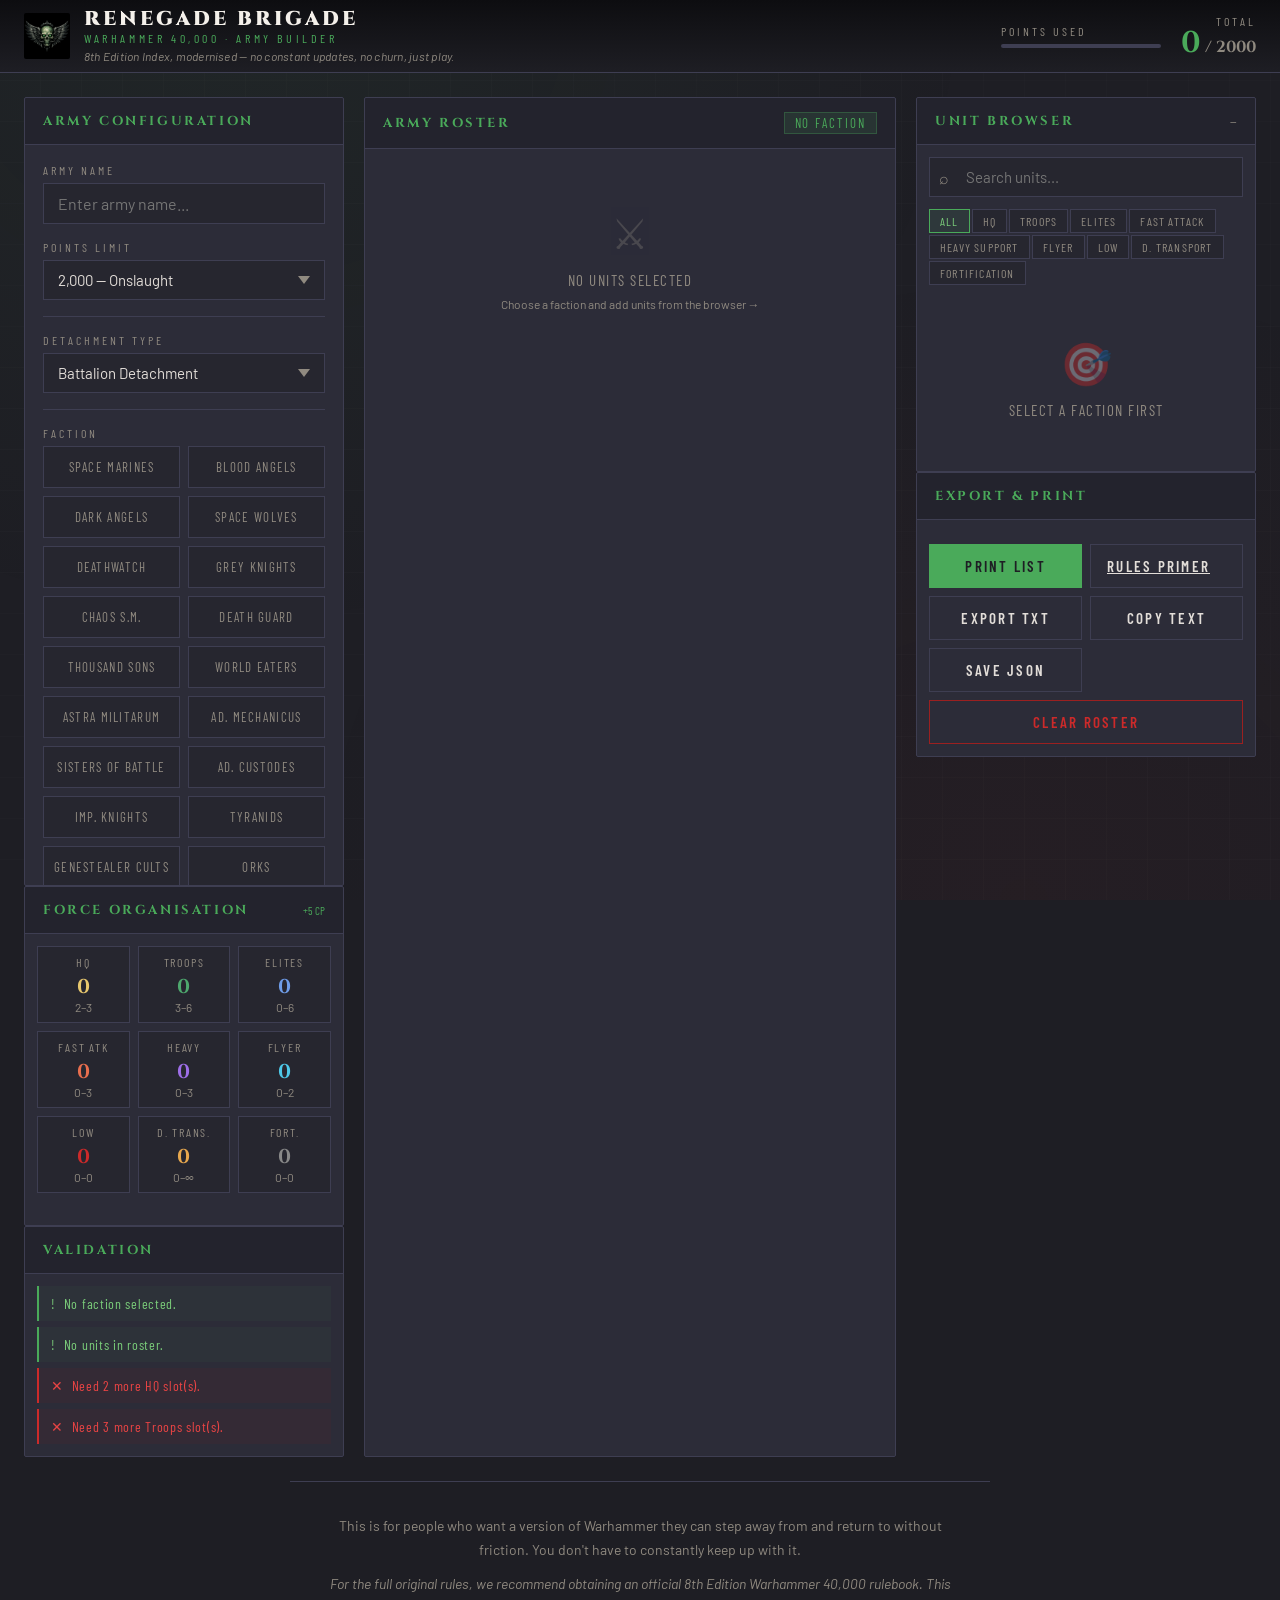
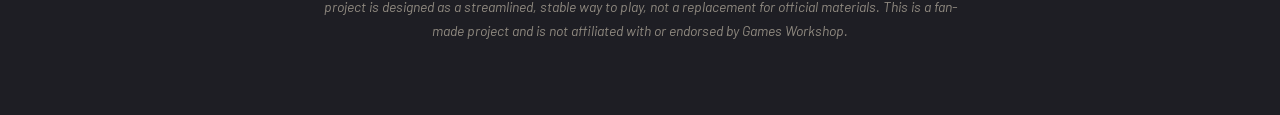
==== commit f9adacb6: "new adaptability for mobile phones" ====
--- a/index.html
+++ b/index.html
@@ -41,10 +41,26 @@
   </div>
 </header>
 
+<!-- MOBILE TAB NAV (hidden on desktop) -->
+<nav class="mobile-tabs" id="mobileTabs">
+  <button class="mobile-tab active" onclick="switchTab('config')" id="tab-config">
+    <span class="mobile-tab-icon">⚙</span>
+    <span class="mobile-tab-label">Config</span>
+  </button>
+  <button class="mobile-tab" onclick="switchTab('roster')" id="tab-roster">
+    <span class="mobile-tab-icon">⚔</span>
+    <span class="mobile-tab-label">Roster</span>
+  </button>
+  <button class="mobile-tab" onclick="switchTab('browse')" id="tab-browse">
+    <span class="mobile-tab-icon">+</span>
+    <span class="mobile-tab-label">Add Units</span>
+  </button>
+</nav>
+
 <div class="app">
 
   <!-- LEFT COLUMN: Setup -->
-  <div class="col-left" style="display:flex;flex-direction:column;gap:16px;">
+  <div class="col-left" data-tab="config" style="display:flex;flex-direction:column;gap:16px;">
 
     <!-- Army Config -->
     <div class="panel">
@@ -111,7 +127,7 @@
   </div>
 
   <!-- MIDDLE COLUMN: Roster -->
-  <div class="col-roster">
+  <div class="col-roster" data-tab="roster">
     <div class="panel" style="height:100%;">
       <div class="panel-header">
         <span class="panel-title">Army Roster</span>
@@ -128,7 +144,7 @@
   </div>
 
   <!-- RIGHT COLUMN: Unit Browser + Export -->
-  <div class="col-browser" style="display:flex;flex-direction:column;gap:16px;">
+  <div class="col-browser" data-tab="browse" style="display:flex;flex-direction:column;gap:16px;">
 
     <div class="panel" style="flex:1;">
       <div class="panel-header">
--- a/css/app.css
+++ b/css/app.css
@@ -953,12 +953,130 @@
 
   /* PRINT VIEW */
   @media print {
-    header, .col-left, .col-browser { display: none !important; }
-    .app { grid-template-columns: 1fr; }
+    header, .col-left, .col-browser, .mobile-tabs { display: none !important; }
+    .app { grid-template-columns: 1fr; padding: 0; }
     .col-roster { max-height: none; }
     .panel-body { max-height: none; overflow: visible; }
     body { background: white; color: black; }
     .panel { border: 1px solid #ccc; }
+  }
+
+  /* ── MOBILE TAB NAV ─────────────────────────────────────── */
+  .mobile-tabs {
+    display: none;
+    position: sticky;
+    top: 0;
+    z-index: 50;
+    background: var(--panel);
+    border-bottom: 1px solid var(--border);
+    grid-template-columns: repeat(3, 1fr);
+  }
+
+  .mobile-tab {
+    display: flex;
+    flex-direction: column;
+    align-items: center;
+    justify-content: center;
+    gap: 4px;
+    padding: 10px 8px;
+    background: transparent;
+    border: none;
+    border-bottom: 2px solid transparent;
+    color: var(--muted);
+    cursor: pointer;
+    transition: all 0.15s;
+    font-family: 'Barlow Condensed', sans-serif;
+  }
+
+  .mobile-tab.active {
+    color: var(--gold);
+    border-bottom-color: var(--gold);
+    background: rgba(74,170,90,0.06);
+  }
+
+  .mobile-tab-icon {
+    font-size: 18px;
+    line-height: 1;
+  }
+
+  .mobile-tab-label {
+    font-size: 11px;
+    letter-spacing: 0.1em;
+    text-transform: uppercase;
+  }
+
+  /* ── TABLET: 900px-1199px — 2 column ───────────────────── */
+  @media (max-width: 1199px) and (min-width: 900px) {
+    .app {
+      grid-template-columns: 300px 1fr;
+      grid-template-rows: auto auto;
+    }
+    .col-left  { grid-column: 1; grid-row: 1 / 3; }
+    .col-roster  { grid-column: 2; grid-row: 1; }
+    .col-browser { grid-column: 2; grid-row: 2; }
+    .panel-body { max-height: none; }
+  }
+
+  /* ── MOBILE: under 900px — single column with tabs ─────── */
+  @media (max-width: 899px) {
+    .mobile-tabs { display: grid; }
+
+    header {
+      padding: 0 16px;
+      position: sticky;
+      top: 0;
+      z-index: 100;
+    }
+
+    .header-inner { height: 56px; }
+    .logo-text { font-size: 14px; }
+    .logo-sub, .logo-tagline { display: none; }
+    .points-value { font-size: 22px; }
+    .points-bar-wrap { display: none; }
+
+    .app {
+      display: block;
+      padding: 12px;
+      min-height: auto;
+    }
+
+    .col-left,
+    .col-roster,
+    .col-browser {
+      width: 100%;
+      flex-direction: column;
+    }
+
+    .panel-body { max-height: none; overflow: visible; }
+
+    .col-roster .panel { min-height: calc(100vh - 120px); }
+
+    .force-org { grid-template-columns: repeat(3, 1fr); gap: 6px; }
+    .org-slot-count { font-size: 16px; }
+    .faction-grid { grid-template-columns: 1fr 1fr; }
+    .export-btns { grid-template-columns: 1fr 1fr; }
+
+    .weapon-profile-inline { flex-wrap: wrap; gap: 4px; }
+
+    .role-tabs {
+      flex-wrap: nowrap;
+      overflow-x: auto;
+      -webkit-overflow-scrolling: touch;
+      padding-bottom: 4px;
+    }
+    .role-tab { flex-shrink: 0; }
+
+    .roster-unit-controls { flex-shrink: 0; }
+
+    .app-footer { display: none; }
+  }
+
+  /* ── VERY SMALL: under 400px ────────────────────────────── */
+  @media (max-width: 399px) {
+    .app { padding: 8px; }
+    .header-inner { height: 50px; }
+    .points-value { font-size: 18px; }
+    .roster-unit-name { font-size: 14px; }
   }
 
   /* EMPTY STATE */
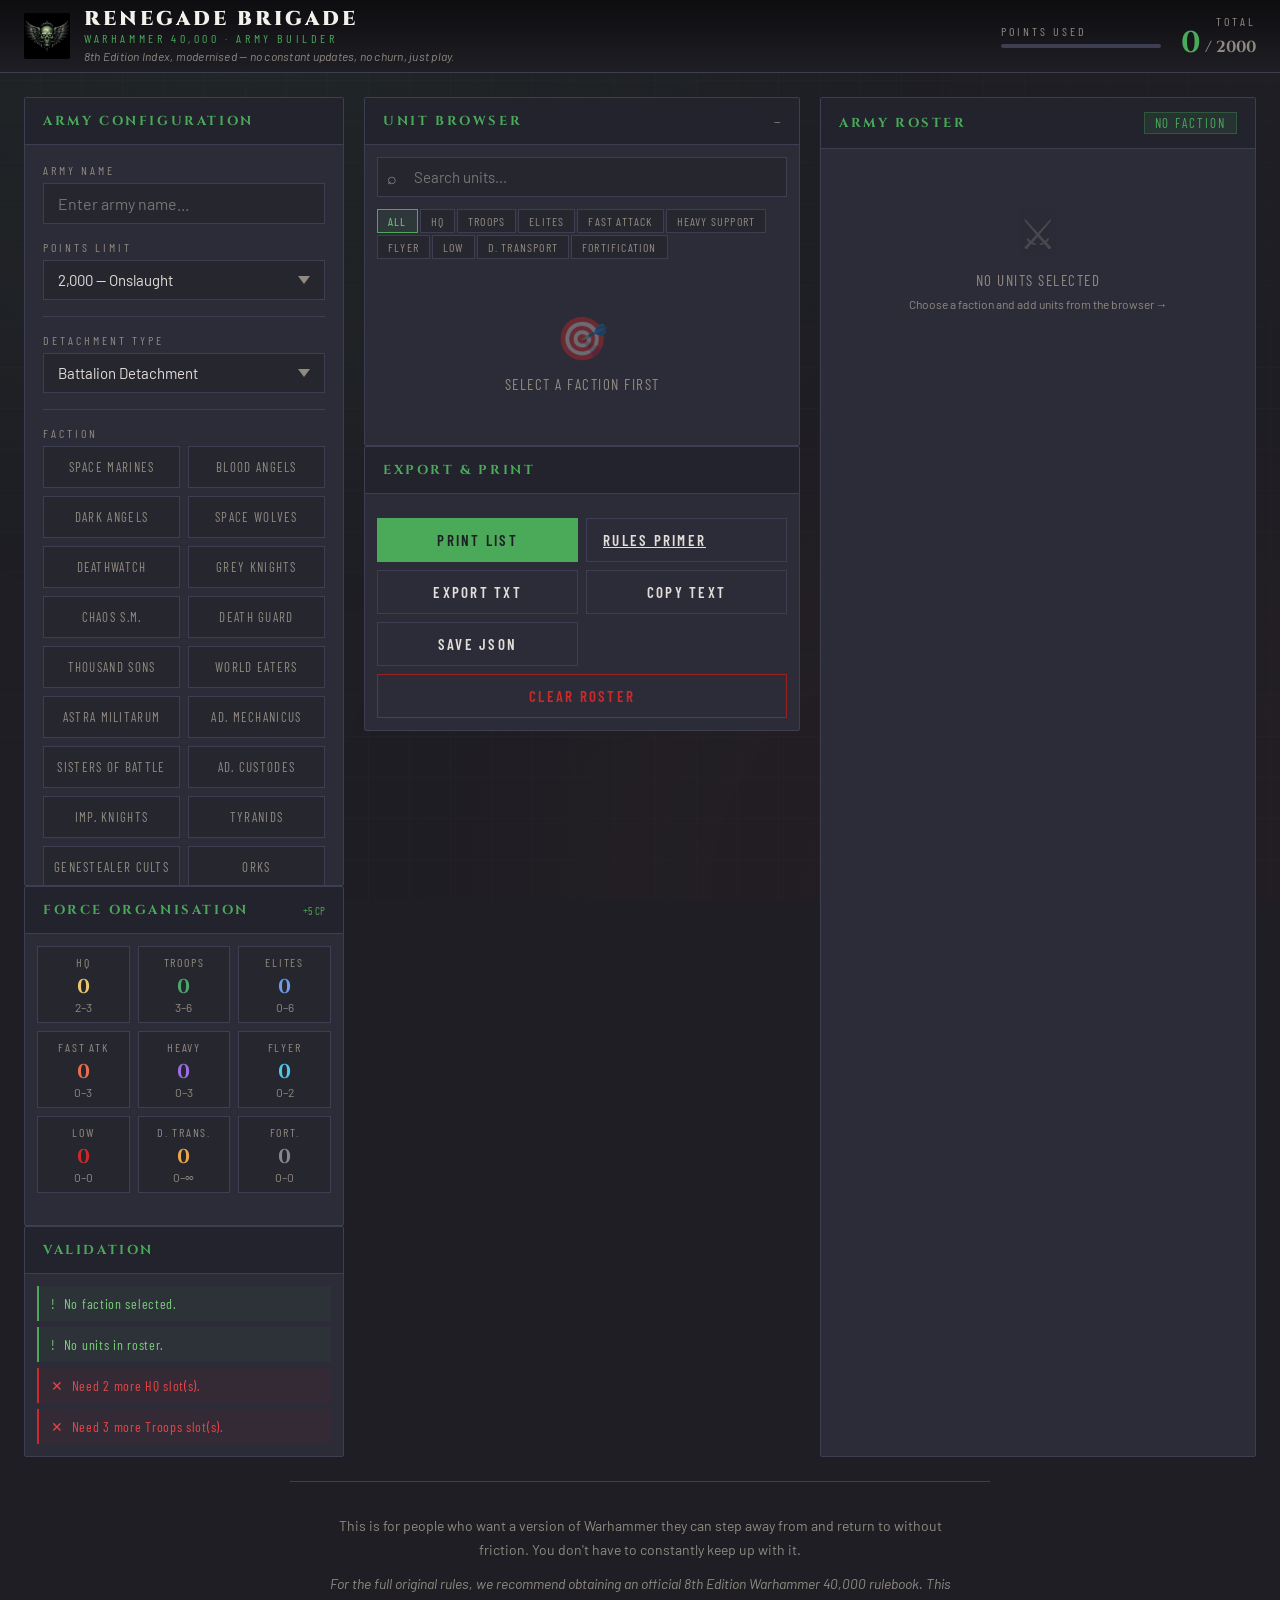
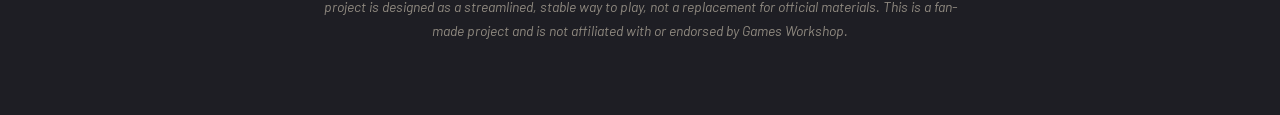
==== commit 432c7265: "Whole ton of fixes with weapon choices and squad leaders throughout all factions" ====
--- a/index.html
+++ b/index.html
@@ -47,19 +47,19 @@
     <span class="mobile-tab-icon">⚙</span>
     <span class="mobile-tab-label">Config</span>
   </button>
+  <button class="mobile-tab" onclick="switchTab('browse')" id="tab-browse">
+    <span class="mobile-tab-icon">+</span>
+    <span class="mobile-tab-label">Add Units</span>
+  </button>
   <button class="mobile-tab" onclick="switchTab('roster')" id="tab-roster">
     <span class="mobile-tab-icon">⚔</span>
     <span class="mobile-tab-label">Roster</span>
   </button>
-  <button class="mobile-tab" onclick="switchTab('browse')" id="tab-browse">
-    <span class="mobile-tab-icon">+</span>
-    <span class="mobile-tab-label">Add Units</span>
-  </button>
 </nav>
 
 <div class="app">
 
-  <!-- LEFT COLUMN: Setup -->
+  <!-- LEFT COLUMN: Config -->
   <div class="col-left" data-tab="config" style="display:flex;flex-direction:column;gap:16px;">
 
     <!-- Army Config -->
@@ -126,24 +126,7 @@
 
   </div>
 
-  <!-- MIDDLE COLUMN: Roster -->
-  <div class="col-roster" data-tab="roster">
-    <div class="panel" style="height:100%;">
-      <div class="panel-header">
-        <span class="panel-title">Army Roster</span>
-        <span id="factionBadge" class="faction-badge">No Faction</span>
-      </div>
-      <div class="panel-body" id="rosterBody">
-        <div class="empty-state">
-          <div class="empty-state-icon">⚔</div>
-          <div class="empty-state-text">No Units Selected</div>
-          <div style="margin-top:8px;font-size:12px;color:var(--muted);">Choose a faction and add units from the browser →</div>
-        </div>
-      </div>
-    </div>
-  </div>
-
-  <!-- RIGHT COLUMN: Unit Browser + Export -->
+  <!-- CENTRE COLUMN: Unit Browser + Export -->
   <div class="col-browser" data-tab="browse" style="display:flex;flex-direction:column;gap:16px;">
 
     <div class="panel" style="flex:1;">
@@ -177,6 +160,24 @@
     </div>
 
   </div>
+
+  <!-- RIGHT COLUMN: Roster -->
+  <div class="col-roster" data-tab="roster">
+    <div class="panel" style="height:100%;">
+      <div class="panel-header">
+        <span class="panel-title">Army Roster</span>
+        <span id="factionBadge" class="faction-badge">No Faction</span>
+      </div>
+      <div class="panel-body" id="rosterBody">
+        <div class="empty-state">
+          <div class="empty-state-icon">⚔</div>
+          <div class="empty-state-text">No Units Selected</div>
+          <div style="margin-top:8px;font-size:12px;color:var(--muted);">Choose a faction and add units from the browser ←</div>
+        </div>
+      </div>
+    </div>
+  </div>
+
 </div>
 
 <!-- FACTION CHANGE MODAL -->
--- a/css/app.css
+++ b/css/app.css
@@ -198,7 +198,7 @@
     margin: 0 auto;
     padding: 24px;
     display: grid;
-    grid-template-columns: 320px 1fr 340px;
+    grid-template-columns: 320px 1fr 1fr;
     gap: 20px;
     min-height: calc(100vh - 64px);
   }
@@ -689,6 +689,17 @@
     margin-top: 4px;
   }
 
+  .wargear-weapons {
+    width: 100%;
+  }
+
+  .wargear-equipment {
+    display: flex;
+    flex-wrap: wrap;
+    gap: 5px;
+    margin-top: 4px;
+  }
+
   .wargear-tag {
     padding: 3px 10px;
     background: rgba(74,170,90,0.08);
@@ -954,6 +965,7 @@
   /* PRINT VIEW */
   @media print {
     header, .col-left, .col-browser, .mobile-tabs { display: none !important; }
+    .col-roster { display: block !important; }
     .app { grid-template-columns: 1fr; padding: 0; }
     .col-roster { max-height: none; }
     .panel-body { max-height: none; overflow: visible; }
@@ -1005,15 +1017,43 @@
     text-transform: uppercase;
   }
 
+  /* Swipe indicator dots */
+  .swipe-dots {
+    display: none;
+    justify-content: center;
+    gap: 6px;
+    padding: 8px 0 4px;
+    position: absolute;
+    bottom: 8px;
+    left: 0;
+    right: 0;
+  }
+
+  .swipe-dot {
+    width: 6px;
+    height: 6px;
+    border-radius: 50%;
+    background: var(--border);
+    transition: background 0.2s;
+  }
+
+  .swipe-dot.active {
+    background: var(--gold);
+  }
+
+  @media (max-width: 899px) {
+    .swipe-dots { display: flex; }
+  }
+
   /* ── TABLET: 900px-1199px — 2 column ───────────────────── */
   @media (max-width: 1199px) and (min-width: 900px) {
     .app {
-      grid-template-columns: 300px 1fr;
-      grid-template-rows: auto auto;
+      grid-template-columns: 320px 1fr 1fr;
+      grid-template-rows: auto;
     }
-    .col-left  { grid-column: 1; grid-row: 1 / 3; }
-    .col-roster  { grid-column: 2; grid-row: 1; }
-    .col-browser { grid-column: 2; grid-row: 2; }
+    .col-left    { grid-column: 1; grid-row: 1 / 3; }
+    .col-browser { grid-column: 2; grid-row: 1 / 3; }
+    .col-roster  { grid-column: 3; grid-row: 1 / 3; }
     .panel-body { max-height: none; }
   }
 
@@ -1021,11 +1061,29 @@
   @media (max-width: 899px) {
     .mobile-tabs { display: grid; }
 
+    /* Lock the whole page — no page-level scroll on mobile */
+    html, body {
+      height: 100%;
+      overflow: hidden;
+    }
+
     header {
       padding: 0 16px;
-      position: sticky;
+      position: fixed;
       top: 0;
+      left: 0;
+      right: 0;
       z-index: 100;
+      height: 56px;
+    }
+
+    /* Tab nav sits directly below the fixed header */
+    .mobile-tabs {
+      position: fixed;
+      top: 56px;
+      left: 0;
+      right: 0;
+      z-index: 99;
     }
 
     .header-inner { height: 56px; }
@@ -1034,22 +1092,39 @@
     .points-value { font-size: 22px; }
     .points-bar-wrap { display: none; }
 
+    /* App fills viewport below header + tabs (56px header + ~52px tabs = 108px) */
     .app {
       display: block;
-      padding: 12px;
+      padding: 0;
+      margin-top: 108px;
+      height: calc(100vh - 108px);
+      overflow: hidden;
       min-height: auto;
     }
 
+    /* Each column fills the full app area and scrolls internally */
     .col-left,
     .col-roster,
     .col-browser {
       width: 100%;
+      height: 100%;
+      overflow-y: auto;
+      -webkit-overflow-scrolling: touch;
       flex-direction: column;
+      padding: 12px;
+      box-sizing: border-box;
     }
 
-    .panel-body { max-height: none; overflow: visible; }
-
-    .col-roster .panel { min-height: calc(100vh - 120px); }
+    /* Panel bodies flow naturally — the column itself scrolls */
+    .panel-body {
+      max-height: none;
+      overflow: visible;
+    }
+
+    /* Panels don't need their own scroll */
+    .panel {
+      overflow: visible;
+    }
 
     .force-org { grid-template-columns: repeat(3, 1fr); gap: 6px; }
     .org-slot-count { font-size: 16px; }
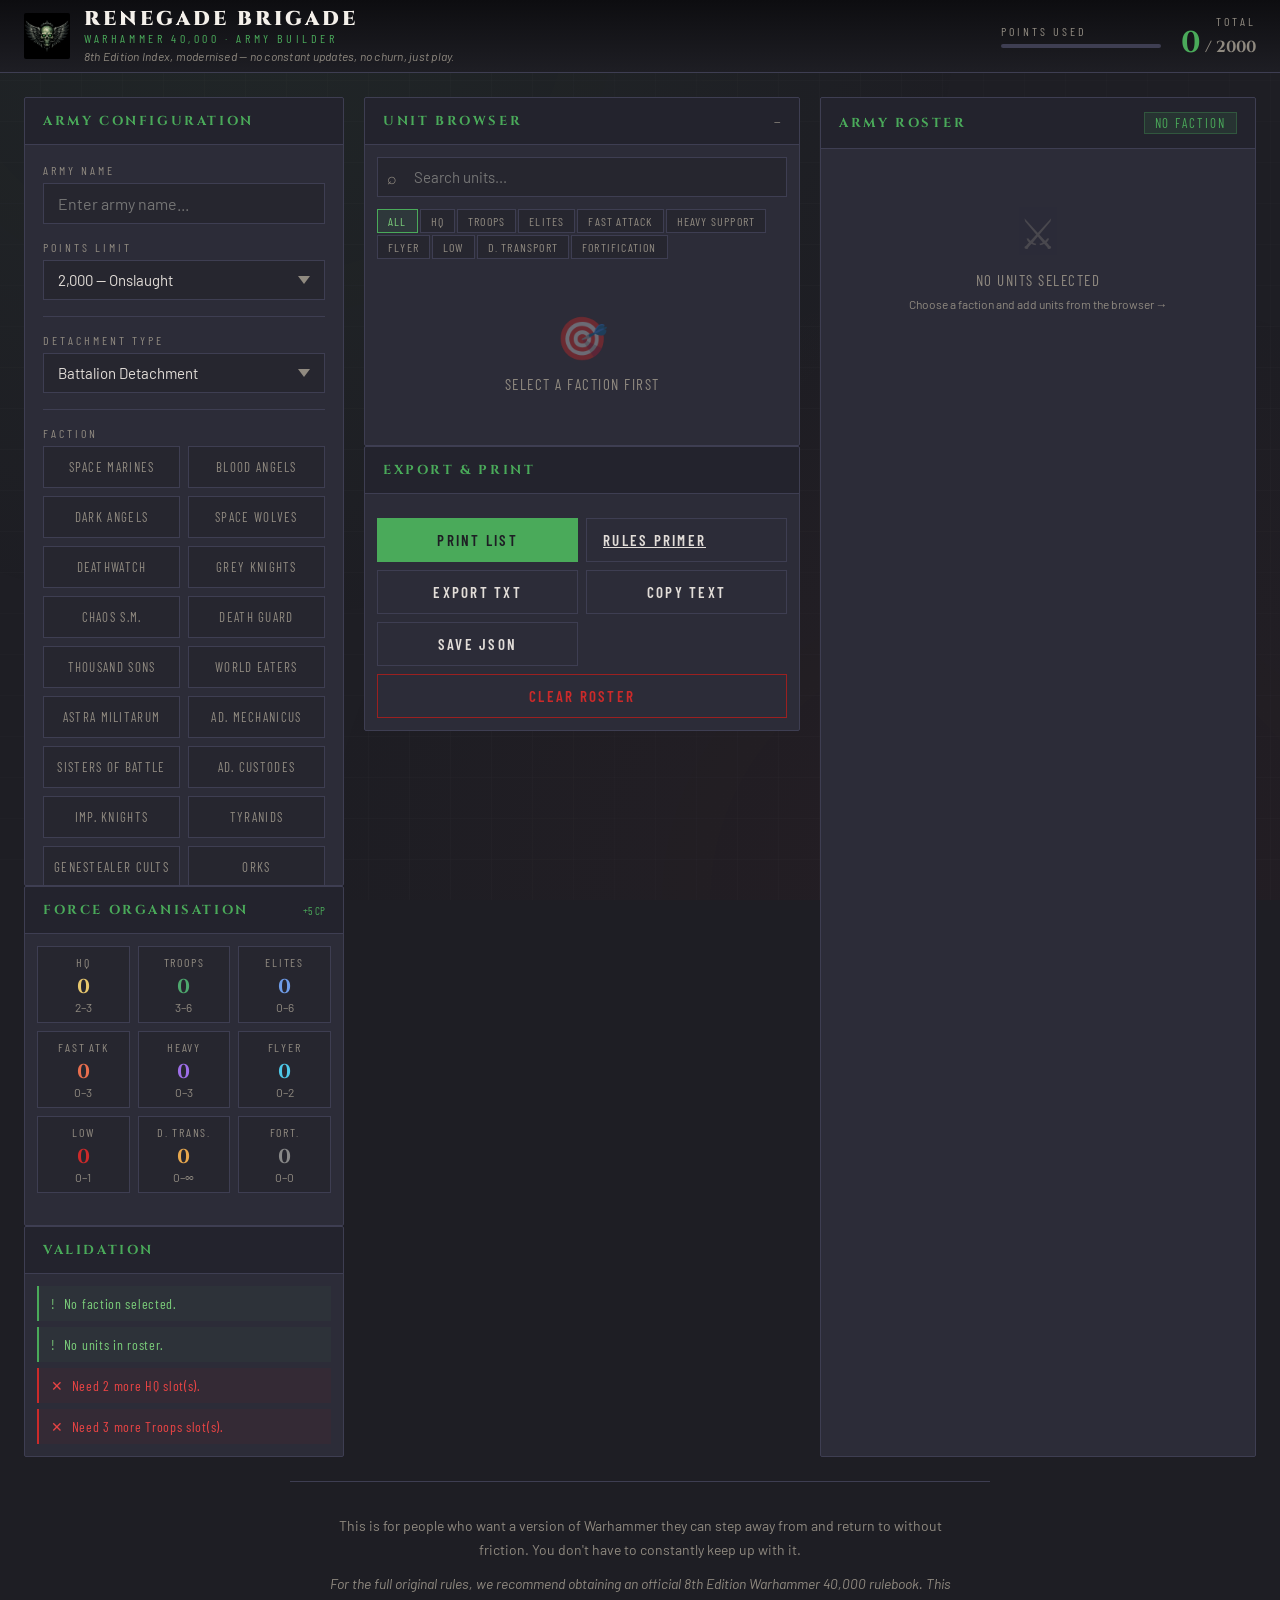
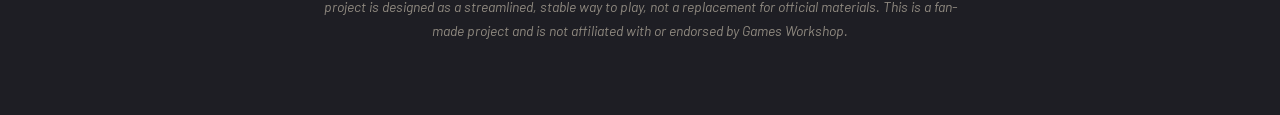
==== commit 74851169: "fix to the csm entry, and more shared data for csm" ====
--- a/index.html
+++ b/index.html
@@ -201,6 +201,7 @@
 
 <!-- FACTION UNIT DATA -->
 <script src="data/factions/sm_shared.js?v=4"></script>
+<script src="data/factions/csm_shared.js?v=4"></script>
 <script src="data/factions/space_marines.js?v=4"></script>
 <script src="data/factions/blood_angels.js?v=4"></script>
 <script src="data/factions/dark_angels.js?v=4"></script>
@@ -222,7 +223,6 @@
 <script src="data/factions/harlequins.js?v=4"></script>
 <script src="data/factions/dark_eldar.js?v=4"></script>
 <script src="data/factions/tau.js?v=4"></script>
-<script src="data/factions/kroot_hunting_pack.js?v=4"></script>
 <script src="data/factions/tyranids.js?v=4"></script>
 <script src="data/factions/necrons.js?v=4"></script>
 <script src="data/factions/orks.js?v=4"></script>
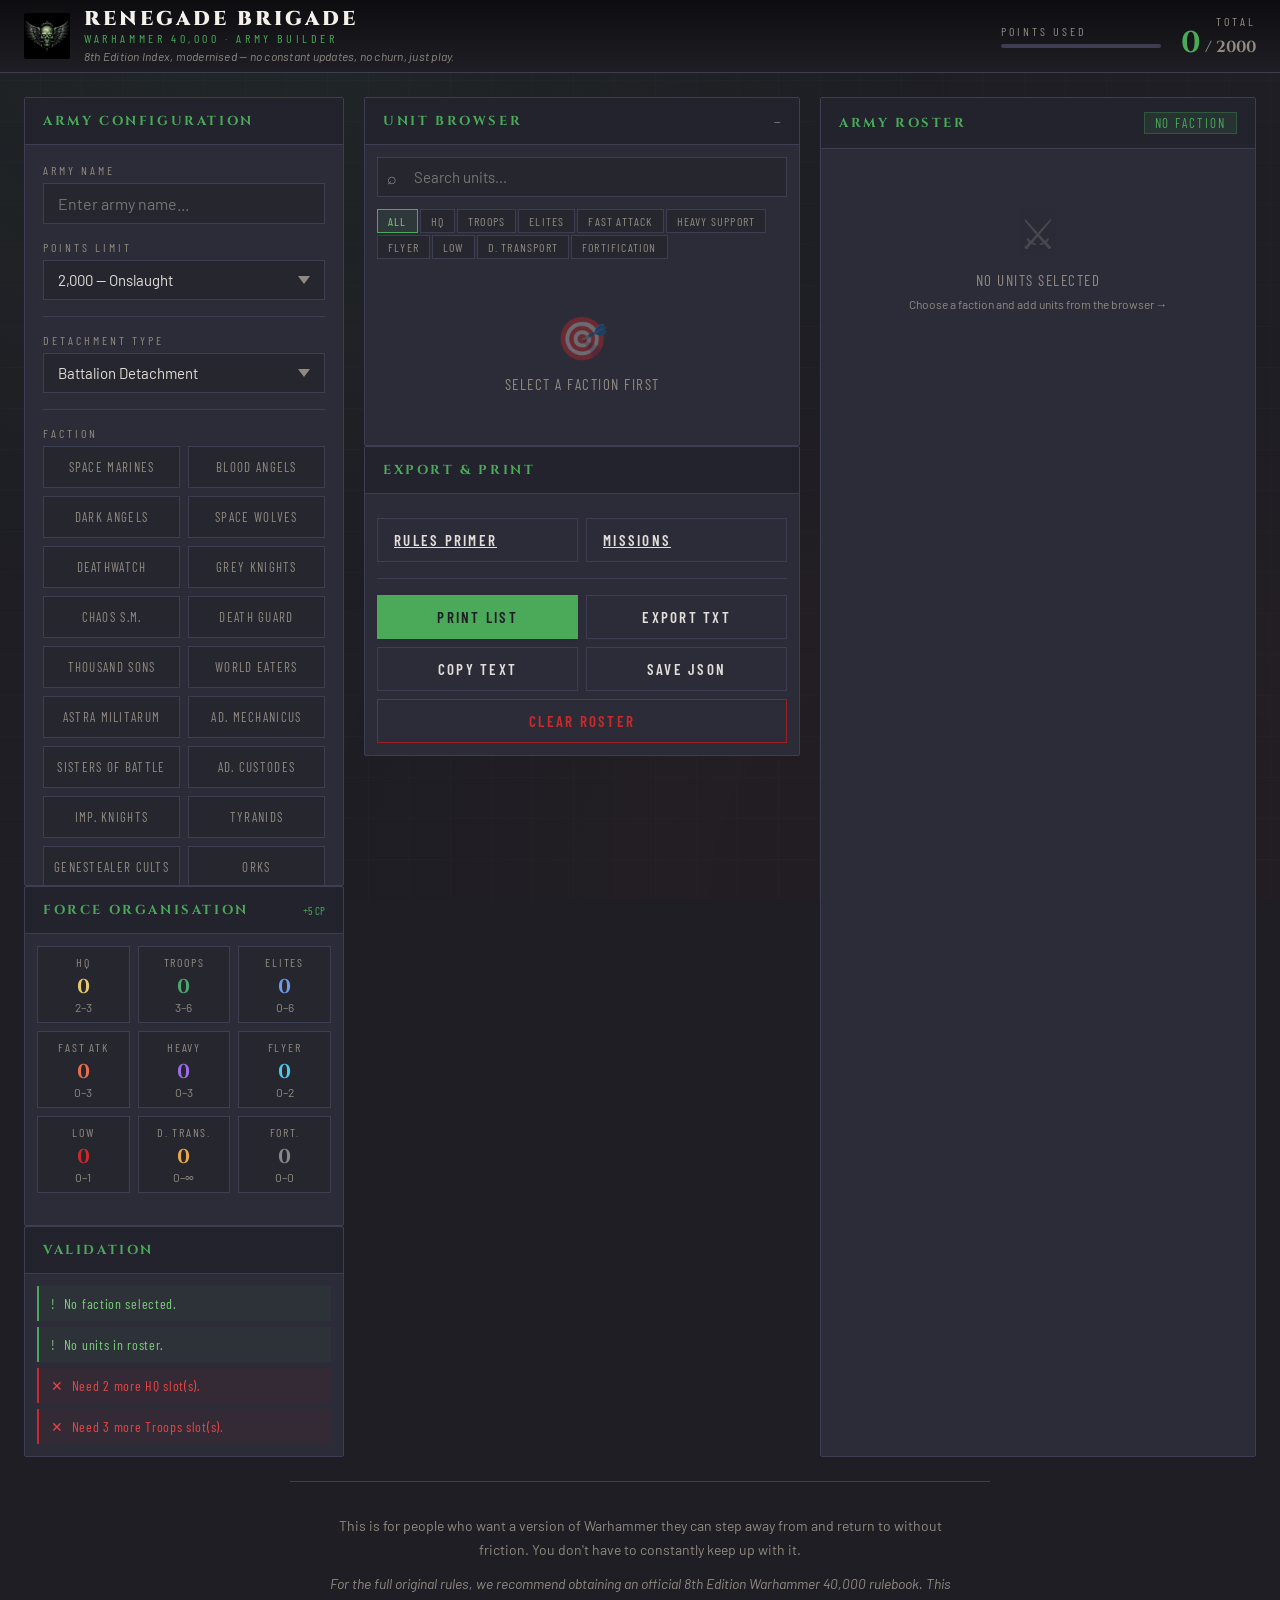
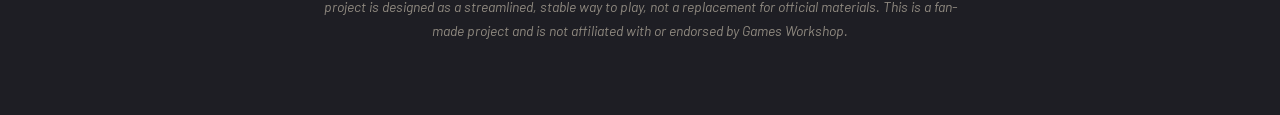
==== commit 9dd2288c: "Missions added to the app" ====
--- a/index.html
+++ b/index.html
@@ -149,8 +149,12 @@
       </div>
       <div class="panel-body" style="padding:12px;">
         <div class="export-btns">
+          <a class="btn btn-outline" href="rules.html" target="_blank">Rules Primer</a>
+          <a class="btn btn-outline" href="missions.html" target="_blank">Missions</a>
+        </div>
+        <div class="divider"></div>
+        <div class="export-btns">
           <button class="btn btn-primary" onclick="printList()">Print List</button>
-          <a class="btn btn-outline" href="rules.html" target="_blank">Rules Primer</a>
           <button class="btn btn-outline" onclick="exportTxt()">Export TXT</button>
           <button class="btn btn-outline" onclick="copyToClipboard()">Copy Text</button>
           <button class="btn btn-outline" onclick="saveList()">Save JSON</button>
@@ -198,10 +202,10 @@
 <script src="data/weapons.js?v=4"></script>
 <script src="data/army_rules.js?v=4"></script>
 <script src="data/detachments.js?v=4"></script>
+<script src="data/missions.js?v=4"></script>
 
 <!-- FACTION UNIT DATA -->
 <script src="data/factions/sm_shared.js?v=4"></script>
-<script src="data/factions/csm_shared.js?v=4"></script>
 <script src="data/factions/space_marines.js?v=4"></script>
 <script src="data/factions/blood_angels.js?v=4"></script>
 <script src="data/factions/dark_angels.js?v=4"></script>
@@ -213,7 +217,8 @@
 <script src="data/factions/sisters_of_battle.js?v=4"></script>
 <script src="data/factions/adeptus_custodes.js?v=4"></script>
 <script src="data/factions/imperial_knights.js?v=4"></script>
-<script src="data/factions/chaos_space_marines.js?v=4"></script>
+<script src="data/factions/csm_shared.js?v=4"></script>
+    <script src="data/factions/chaos_space_marines.js?v=4"></script>
 <script src="data/factions/thousand_sons.js?v=4"></script>
 <script src="data/factions/death_guard.js?v=4"></script>
 <script src="data/factions/world_eaters.js?v=4"></script>
--- a/css/app.css
+++ b/css/app.css
@@ -1064,6 +1064,7 @@
     /* Lock the whole page — no page-level scroll on mobile */
     html, body {
       height: 100%;
+      height: 100dvh;   /* dynamic viewport — excludes mobile browser chrome */
       overflow: hidden;
     }
 
@@ -1093,11 +1094,13 @@
     .points-bar-wrap { display: none; }
 
     /* App fills viewport below header + tabs (56px header + ~52px tabs = 108px) */
+    /* Use dvh (dynamic viewport height) so mobile browser chrome is excluded */
     .app {
       display: block;
       padding: 0;
       margin-top: 108px;
-      height: calc(100vh - 108px);
+      height: calc(100vh - 108px);        /* fallback for older browsers */
+      height: calc(100dvh - 108px);       /* modern mobile — excludes browser chrome */
       overflow: hidden;
       min-height: auto;
     }
@@ -1281,3 +1284,19 @@
 .comp-wargear {
   padding: 6px 8px;
 }
+
+/* ── MOBILE SWIPE ANIMATION ─────────────────────────────── */
+:root {
+  --swipe-from: 40px;
+}
+
+@keyframes tabSlideIn {
+  from {
+    opacity: 0;
+    transform: translateX(var(--swipe-from));
+  }
+  to {
+    opacity: 1;
+    transform: translateX(0);
+  }
+}
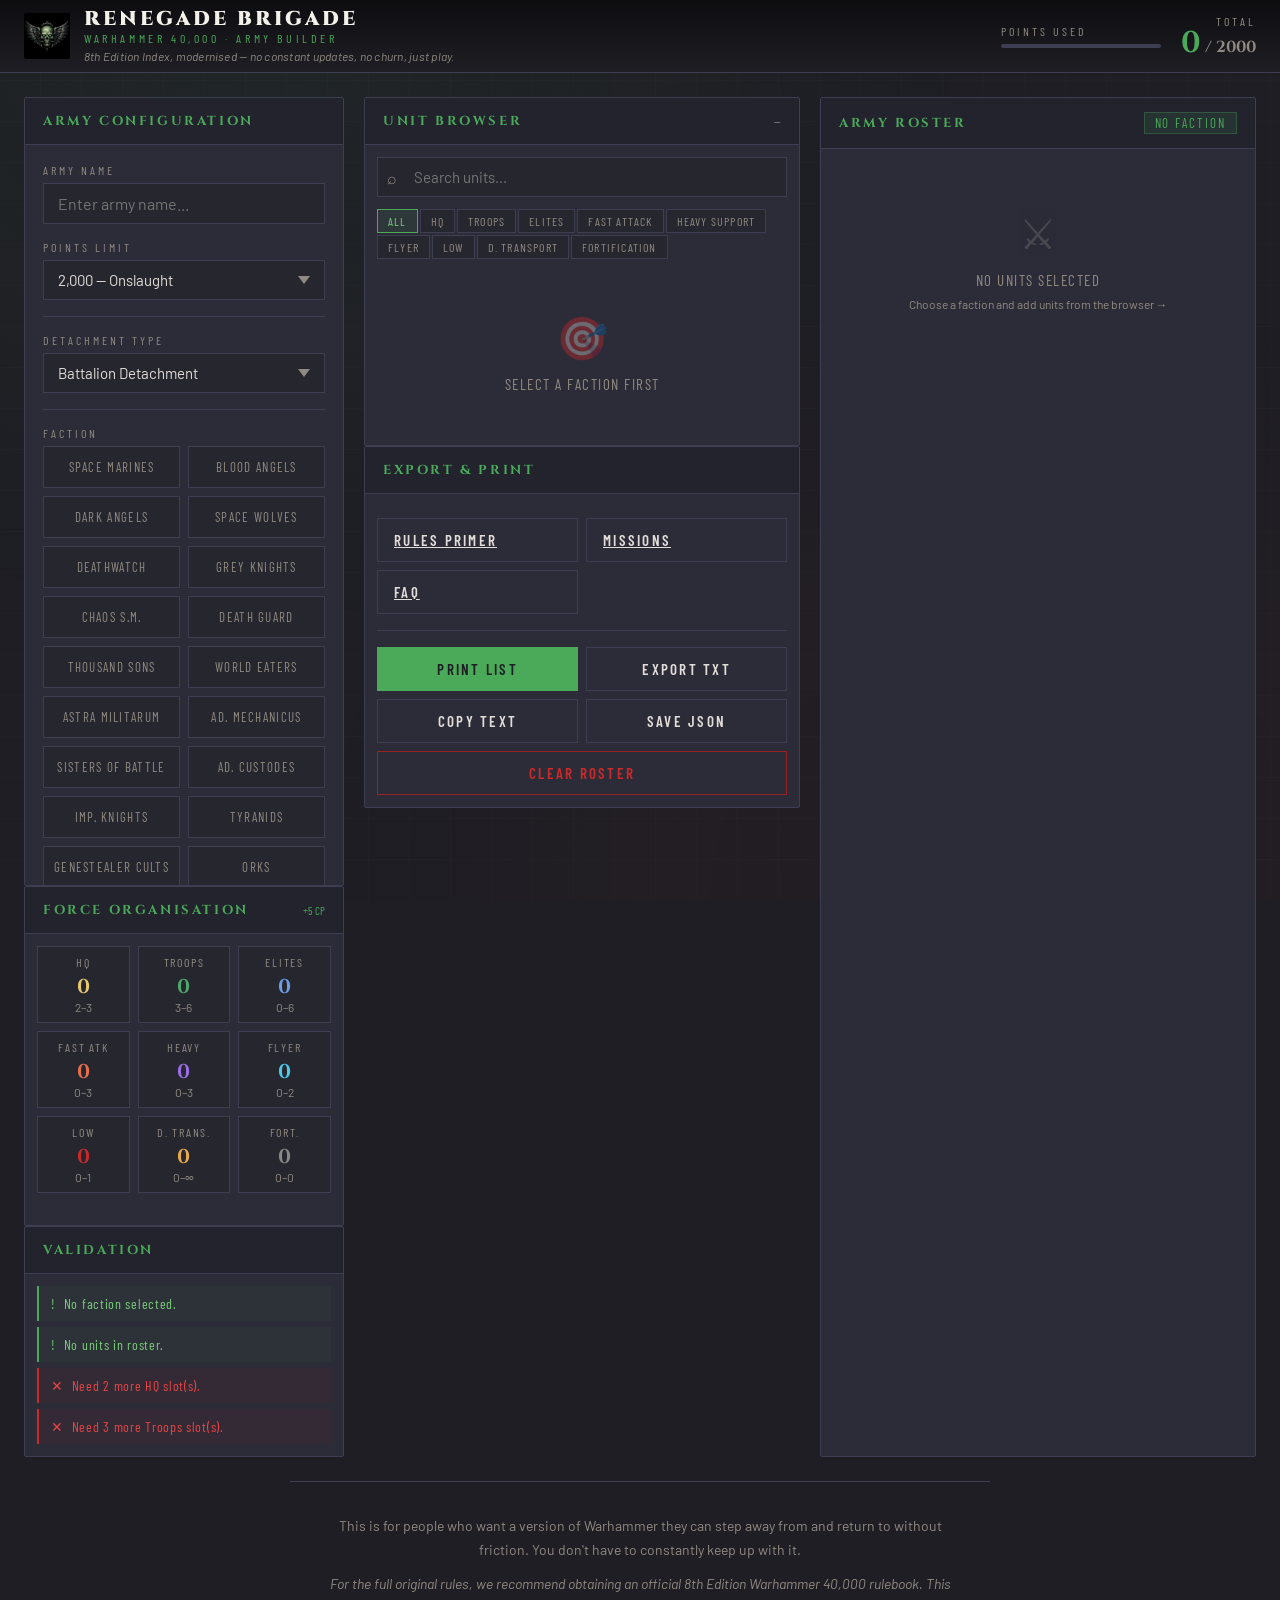
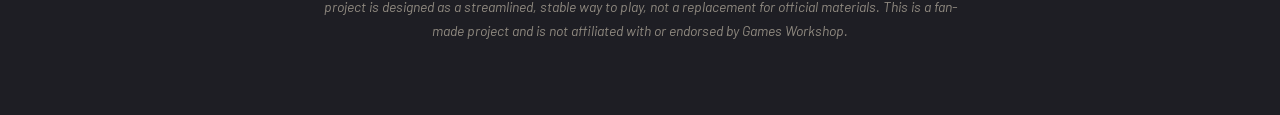
==== commit 8eac01a5: "Added an FAQ" ====
--- a/index.html
+++ b/index.html
@@ -151,6 +151,7 @@
         <div class="export-btns">
           <a class="btn btn-outline" href="rules.html" target="_blank">Rules Primer</a>
           <a class="btn btn-outline" href="missions.html" target="_blank">Missions</a>
+          <a class="btn btn-outline" href="faq.html" target="_blank">FAQ</a>
         </div>
         <div class="divider"></div>
         <div class="export-btns">
